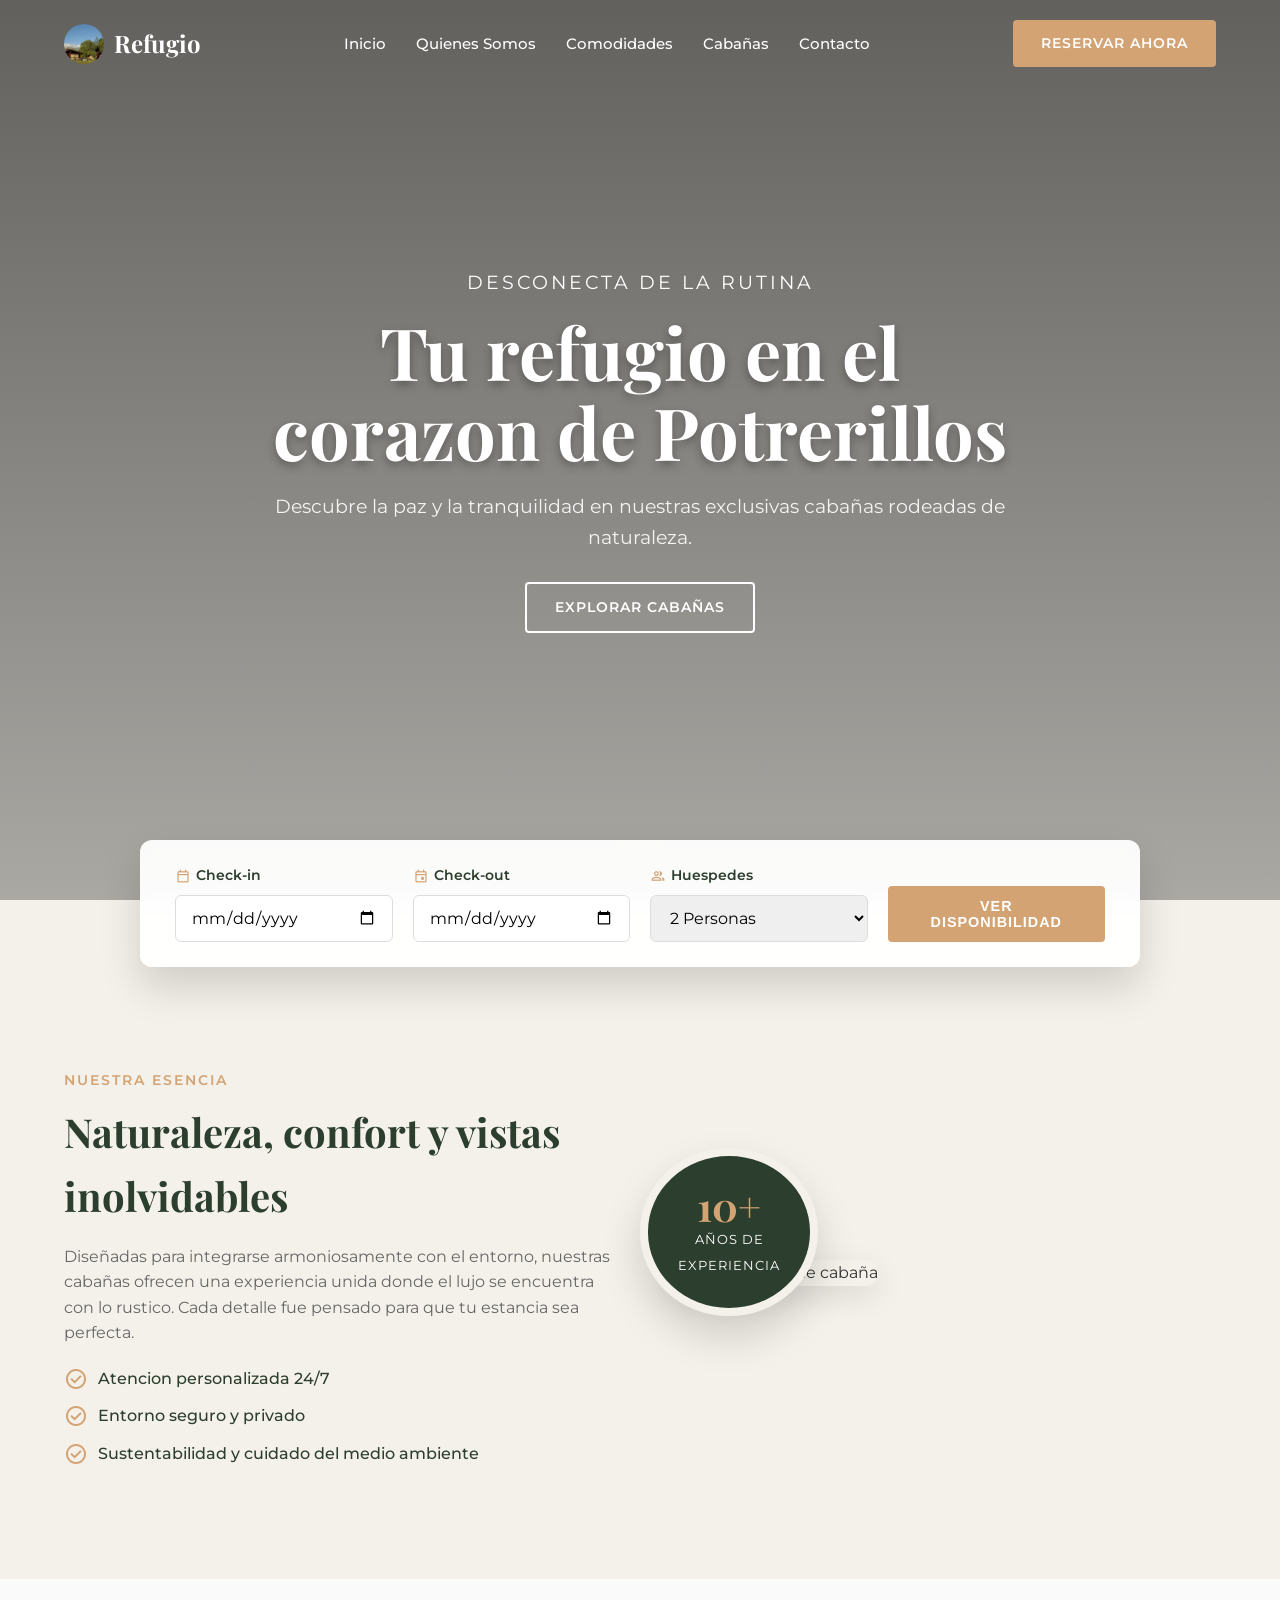
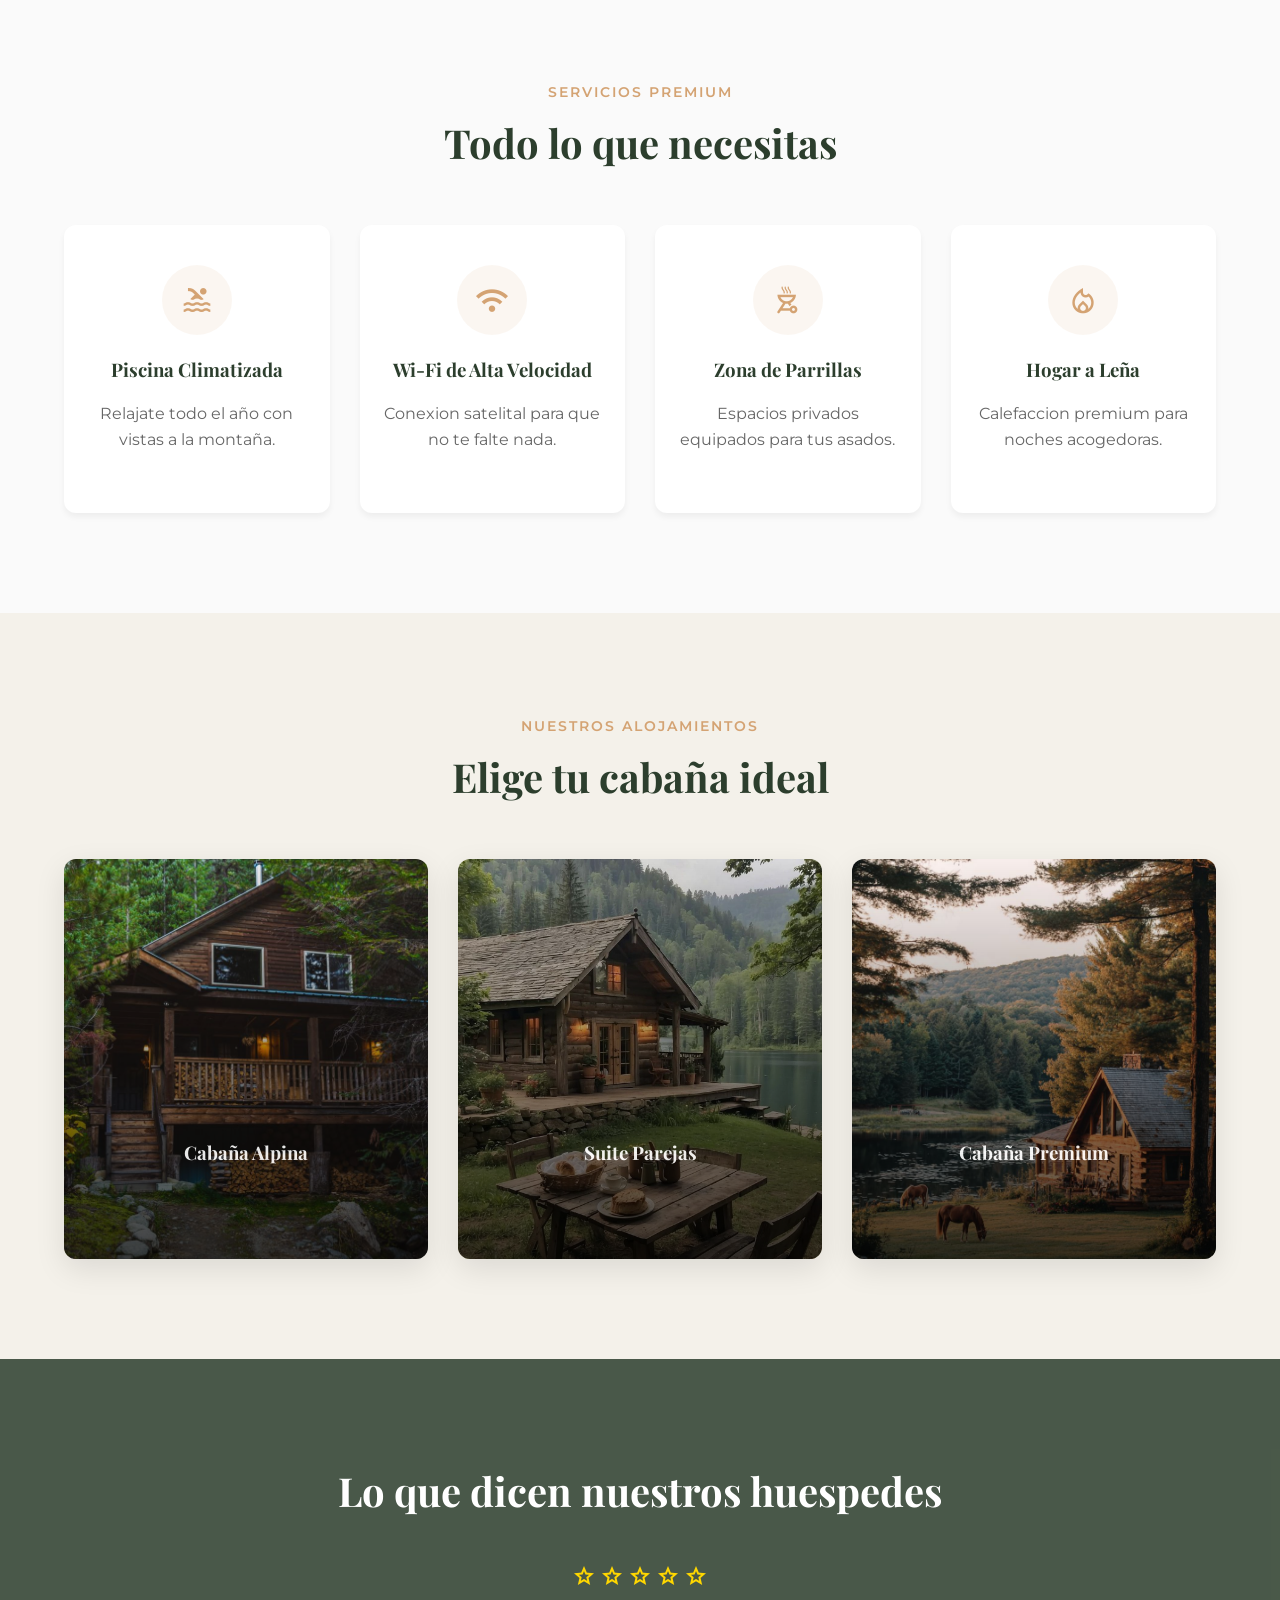
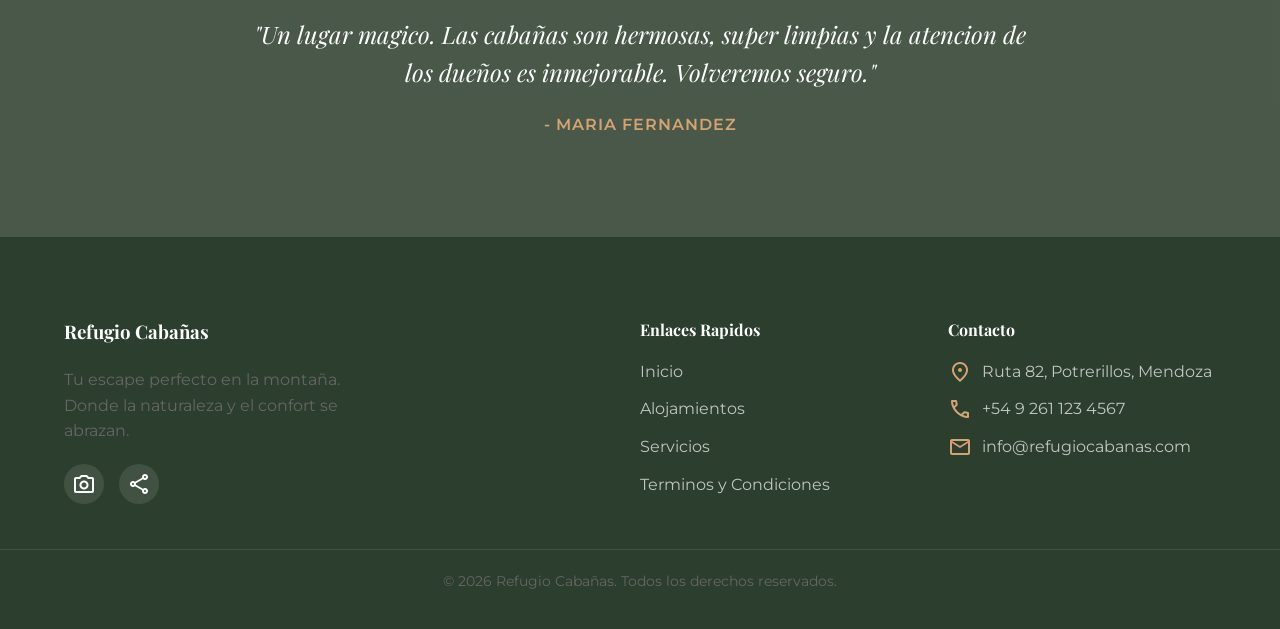
==== index.html @ 11d3a12a "Primer subida: Landing Page de Cabañas terminada" ====
<!DOCTYPE html>
<html lang="es">

<head>
    <meta charset="UTF-8">
    <meta name="viewport" content="width=device-width, initial-scale=1.0">
    <title>Refugio Cabañas | Plantilla Premium</title>
    <!-- Google Fonts -->
    <link rel="preconnect" href="https://fonts.googleapis.com">
    <link rel="preconnect" href="https://fonts.gstatic.com" crossorigin>
    <link
        href="https://fonts.googleapis.com/css2?family=Montserrat:wght@300;400;500;600&family=Playfair+Display:ital,wght@0,400;0,600;0,700;1,400&display=swap"
        rel="stylesheet">
    <!-- Material Symbols -->
    <link rel="stylesheet"
        href="https://fonts.googleapis.com/css2?family=Material+Symbols+Outlined:opsz,wght,FILL,GRAD@24,400,0,0" />
    <link rel="stylesheet" href="style.css">
    <link rel="icon" href="img/cabaña.jpeg" type="image/jpeg">
</head>

<body>
    <!-- Navbar -->
    <nav id="navbar">
        <div class="nav-container">
            <div class="logo">
                <img src="img/cabaña.jpeg" alt="Logo Refugio" class="logo-img"
                    onerror="this.src='https://images.unsplash.com/photo-1542718610-a1d656d1884c?w=150&q=80'">
                <span>Refugio</span>
            </div>
            <ul class="nav-links">
                <li><a href="#inicio">Inicio</a></li>
                <li><a href="#nosotros">Quienes Somos</a></li>
                <li><a href="#comodidades">Comodidades</a></li>
                <li><a href="#cabanas">Cabañas</a></li>
                <li><a href="#contacto">Contacto</a></li>
            </ul>
            <div class="nav-actions">
                <a href="#reserva" class="btn-primary">Reservar Ahora</a>
                <button class="mobile-menu-btn"><span class="material-symbols-outlined">menu</span></button>
            </div>
        </div>
    </nav>

    <!-- Hero Section -->
    <header id="inicio" class="hero">
        <div class="hero-overlay"></div>
        <div class="hero-content fade-in-up">
            <span class="hero-subtitle">Desconecta de la rutina</span>
            <h1>Tu refugio en el corazon de Potrerillos</h1>
            <p>Descubre la paz y la tranquilidad en nuestras exclusivas cabañas rodeadas de naturaleza.</p>
            <a href="#cabanas" class="btn-outline">Explorar Cabañas</a>
        </div>
        <div class="scroll-indicator">
            <span class="material-symbols-outlined">expand_more</span>
        </div>
    </header>

    <!-- Booking Bar -->
    <section id="reserva" class="booking-section">
        <div class="booking-container fade-in-up">
            <form class="booking-form" id="booking-form">
                <div class="form-group">
                    <label for="entrada"><span class="material-symbols-outlined">calendar_today</span> Check-in</label>
                    <input type="date" id="entrada" required>
                </div>
                <div class="form-group">
                    <label for="salida"><span class="material-symbols-outlined">event</span> Check-out</label>
                    <input type="date" id="salida" required>
                </div>
                <div class="form-group">
                    <label for="huespedes"><span class="material-symbols-outlined">group</span> Huespedes</label>
                    <select id="huespedes" required>
                        <option value="1">1 Persona</option>
                        <option value="2" selected>2 Personas</option>
                        <option value="3">3 Personas</option>
                        <option value="4">4 Personas</option>
                        <option value="5">5+ Personas</option>
                    </select>
                </div>
                <button type="submit" class="btn-primary btn-block">Ver Disponibilidad</button>
            </form>
        </div>
    </section>

    <!-- About Us Section -->
    <section id="nosotros" class="about-section section-padding">
        <div class="container">
            <div class="about-grid">
                <div class="about-text slide-in-left">
                    <span class="section-subtitle">Nuestra Esencia</span>
                    <h2>Naturaleza, confort y vistas inolvidables</h2>
                    <p>Diseñadas para integrarse armoniosamente con el entorno, nuestras cabañas ofrecen una experiencia
                        unida donde el lujo se encuentra con lo rustico. Cada detalle fue pensado para que tu estancia
                        sea perfecta.</p>
                    <ul class="check-list">
                        <li><span class="material-symbols-outlined">check_circle</span> Atencion personalizada 24/7</li>
                        <li><span class="material-symbols-outlined">check_circle</span> Entorno seguro y privado</li>
                        <li><span class="material-symbols-outlined">check_circle</span> Sustentabilidad y cuidado del
                            medio ambiente</li>
                    </ul>
                </div>
                <div class="about-image slide-in-right">
                    <img src="https://images.unsplash.com/photo-1587061949409-02df41d5e562?q=80&w=800&auto=format&fit=crop"
                        alt="Vista exterior de cabaña">
                    <div class="experience-badge">
                        <span class="years">10+</span>
                        <span class="text">Años de<br>Experiencia</span>
                    </div>
                </div>
            </div>
        </div>
    </section>

    <!-- Amenities -->
    <section id="comodidades" class="amenities-section section-padding bg-light">
        <div class="container text-center">
            <span class="section-subtitle">Servicios Premium</span>
            <h2>Todo lo que necesitas</h2>
            <div class="amenities-grid">
                <div class="amenity-card fade-in-up" style="transition-delay: 0.1s;">
                    <div class="icon-wrapper"><span class="material-symbols-outlined">pool</span></div>
                    <h3>Piscina Climatizada</h3>
                    <p>Relajate todo el año con vistas a la montaña.</p>
                </div>
                <div class="amenity-card fade-in-up" style="transition-delay: 0.2s;">
                    <div class="icon-wrapper"><span class="material-symbols-outlined">wifi</span></div>
                    <h3>Wi-Fi de Alta Velocidad</h3>
                    <p>Conexion satelital para que no te falte nada.</p>
                </div>
                <div class="amenity-card fade-in-up" style="transition-delay: 0.3s;">
                    <div class="icon-wrapper"><span class="material-symbols-outlined">outdoor_grill</span></div>
                    <h3>Zona de Parrillas</h3>
                    <p>Espacios privados equipados para tus asados.</p>
                </div>
                <div class="amenity-card fade-in-up" style="transition-delay: 0.4s;">
                    <div class="icon-wrapper"><span class="material-symbols-outlined">local_fire_department</span></div>
                    <h3>Hogar a Leña</h3>
                    <p>Calefaccion premium para noches acogedoras.</p>
                </div>
            </div>
        </div>
    </section>

    <!-- Gallery / Cabins -->
    <section id="cabanas" class="gallery-section section-padding">
        <div class="container text-center">
            <span class="section-subtitle">Nuestros Alojamientos</span>
            <h2>Elige tu cabaña ideal</h2>
            <div class="gallery-grid">
                <div class="gallery-item fade-in-up">
                    <div class="image-wrapper">
                        <img src="img/cabaña-1.jpg" alt="Cabaña Alpina"
                            onerror="this.src='https://images.unsplash.com/photo-1449844908441-8829872d2607?w=600&q=80'">
                        <div class="overlay">
                            <h3>Cabaña Alpina</h3>
                            <span>Hasta 4 personas</span>
                            <a href="cabana-alpina.html"><button class="btn-sm">Ver Detalles</button></a>
                        </div>
                    </div>
                </div>
                <div class="gallery-item fade-in-up" style="transition-delay: 0.2s;">
                    <div class="image-wrapper">
                        <img src="img/cabaña-dos.jpg" alt="Cabaña Familiar" onerror="this.src='img/cabana-alpina'">
                        <div class="overlay">
                            <h3>Suite Parejas</h3>
                            <span>Romantica - 2 personas</span>
                            <a href="suite-parejas.html"><button class="btn-sm">Ver Detalles</button></a>
                        </div>
                    </div>
                </div>
                <div class="gallery-item fade-in-up" style="transition-delay: 0.4s;">
                    <div class="image-wrapper">
                        <img src="img/cabaña-tres.jpg" alt="Cabaña Premium"
                            onerror="this.src='https://images.unsplash.com/photo-1542718610-a1d656d1884c?w=600&q=80'">
                        <div class="overlay">
                            <h3>Cabaña Premium</h3>
                            <span>Vistas Panoramicas - 6 personas</span>
                            <a href="cabana-premium.html"><button class="btn-sm">Ver Detalles</button></a>
                        </div>
                    </div>
                </div>
            </div>
        </div>
    </section>

    <!-- Testimonials -->
    <section class="testimonials-section section-padding parallax">
        <div class="parallax-overlay"></div>
        <div class="container text-center relative z-10">
            <h2>Lo que dicen nuestros huespedes</h2>
            <div class="testimonial-slider fade-in-up">
                <div class="testimonial">
                    <div class="stars">
                        <span class="material-symbols-outlined">star</span>
                        <span class="material-symbols-outlined">star</span>
                        <span class="material-symbols-outlined">star</span>
                        <span class="material-symbols-outlined">star</span>
                        <span class="material-symbols-outlined">star</span>
                    </div>
                    <p class="quote">"Un lugar magico. Las cabañas son hermosas, super limpias y la atencion de los
                        dueños es inmejorable. Volveremos seguro."</p>
                    <span class="author">- Maria Fernandez</span>
                </div>
            </div>
        </div>
    </section>

    <!-- Footer -->
    <footer id="contacto" class="footer">
        <div class="container footer-grid">
            <div class="footer-brand">
                <h3>Refugio Cabañas</h3>
                <p>Tu escape perfecto en la montaña. Donde la naturaleza y el confort se abrazan.</p>
                <div class="social-links">
                    <a href="#"><span class="material-symbols-outlined">photo_camera</span></a>
                    <a href="#"><span class="material-symbols-outlined">share</span></a>
                </div>
            </div>
            <div class="footer-links">
                <h4>Enlaces Rapidos</h4>
                <ul>
                    <li><a href="#inicio">Inicio</a></li>
                    <li><a href="#cabanas">Alojamientos</a></li>
                    <li><a href="#comodidades">Servicios</a></li>
                    <li><a href="#">Terminos y Condiciones</a></li>
                </ul>
            </div>
            <div class="footer-contact">
                <h4>Contacto</h4>
                <ul>
                    <li><span class="material-symbols-outlined">location_on</span> Ruta 82, Potrerillos, Mendoza</li>
                    <li><span class="material-symbols-outlined">phone</span> +54 9 261 123 4567</li>
                    <li><span class="material-symbols-outlined">mail</span> info@refugiocabanas.com</li>
                </ul>
            </div>
        </div>
        <div class="footer-bottom">
            <p>&copy; 2026 Refugio Cabañas. Todos los derechos reservados.</p>
        </div>
    </footer>

    <script src="script.js"></script>
</body>

</html>
---- style.css ----
/* Custom Properties */
:root {
    --primary: #2C3E2D;
    /* Forest Green */
    --primary-light: #3A513B;
    --accent: #D4A373;
    /* Wood color */
    --accent-hover: #b88655;
    --bg-light: #FAFAFA;
    --bg-crema: #F4F1EA;
    --text-main: #333333;
    --text-muted: #666666;
    --white: #FFFFFF;

    --font-heading: 'Playfair Display', serif;
    --font-body: 'Montserrat', sans-serif;

    --shadow-sm: 0 4px 6px rgba(0, 0, 0, 0.05);
    --shadow-md: 0 10px 30px rgba(0, 0, 0, 0.1);
    --shadow-lg: 0 20px 40px rgba(0, 0, 0, 0.15);

    --transition: all 0.3s cubic-bezier(0.4, 0, 0.2, 1);
}

* {
    margin: 0;
    padding: 0;
    box-sizing: border-box;
}

html {
    scroll-behavior: smooth;
}

body {
    font-family: var(--font-body);
    color: var(--text-main);
    background-color: var(--bg-crema);
    line-height: 1.6;
    overflow-x: hidden;
}

/* Typography */
h1,
h2,
h3,
h4 {
    font-family: var(--font-heading);
    color: var(--primary);
    margin-bottom: 1rem;
}

h2 {
    font-size: 2.5rem;
}

p {
    margin-bottom: 1rem;
    color: var(--text-muted);
}

.section-subtitle {
    display: inline-block;
    color: var(--accent);
    text-transform: uppercase;
    letter-spacing: 2px;
    font-weight: 600;
    font-size: 0.85rem;
    margin-bottom: 0.5rem;
}

.text-center {
    text-align: center;
}

.relative {
    position: relative;
}

.z-10 {
    z-index: 10;
}

/* Buttons */
.btn-primary,
.btn-outline,
.btn-sm {
    display: inline-block;
    padding: 12px 28px;
    border-radius: 4px;
    text-decoration: none;
    font-weight: 600;
    text-transform: uppercase;
    letter-spacing: 1px;
    font-size: 0.9rem;
    transition: var(--transition);
    cursor: pointer;
    border: none;
}

.btn-primary {
    background-color: var(--accent);
    color: var(--white);
}

.btn-primary:hover {
    background-color: var(--accent-hover);
    transform: translateY(-2px);
    box-shadow: var(--shadow-md);
}

.btn-outline {
    background-color: transparent;
    border: 2px solid var(--white);
    color: var(--white);
}

.btn-outline:hover {
    background-color: var(--white);
    color: var(--primary);
}

.btn-sm {
    padding: 8px 20px;
    font-size: 0.8rem;
}

.btn-block {
    display: block;
    width: 100%;
}

/* Container */
.container {
    width: 90%;
    max-width: 1200px;
    margin: 0 auto;
}

.section-padding {
    padding: 100px 0;
}

.bg-light {
    background-color: var(--bg-light);
}

/* Navbar */
#navbar {
    position: fixed;
    top: 0;
    width: 100%;
    z-index: 1000;
    transition: var(--transition);
    background: transparent;
    padding: 20px 0;
}

#navbar.scrolled {
    background: rgba(44, 62, 45, 0.95);
    backdrop-filter: blur(10px);
    padding: 15px 0;
    box-shadow: var(--shadow-sm);
}

.nav-container {
    width: 90%;
    max-width: 1200px;
    margin: 0 auto;
    display: flex;
    justify-content: space-between;
    align-items: center;
}

.logo {
    display: flex;
    align-items: center;
    gap: 10px;
    color: var(--white);
    font-family: var(--font-heading);
    font-size: 1.5rem;
    font-weight: 700;
    text-decoration: none;
}

.logo-img {
    width: 40px;
    height: 40px;
    border-radius: 50%;
    object-fit: cover;
}

.nav-links {
    display: flex;
    list-style: none;
    gap: 30px;
}

.nav-links a {
    color: var(--white);
    text-decoration: none;
    font-weight: 500;
    font-size: 0.95rem;
    transition: var(--transition);
    position: relative;
}

.nav-links a::after {
    content: '';
    position: absolute;
    bottom: -5px;
    left: 0;
    width: 0%;
    height: 2px;
    background-color: var(--accent);
    transition: var(--transition);
}

.nav-links a:hover::after {
    width: 100%;
}

.nav-actions {
    display: flex;
    align-items: center;
    gap: 15px;
}

.mobile-menu-btn {
    display: none;
    background: transparent;
    border: none;
    color: var(--white);
    font-size: 2rem;
    cursor: pointer;
}

/* Hero Section */
.hero {
    position: relative;
    height: 100vh;
    display: flex;
    align-items: center;
    justify-content: center;
    text-align: center;
    background: url('https://images.unsplash.com/photo-1433086966358-54859d0ed716?auto=format&fit=crop&q=80&w=2070') center/cover no-repeat;
    background-attachment: fixed;
}

.hero-overlay {
    position: absolute;
    top: 0;
    left: 0;
    width: 100%;
    height: 100%;
    background: linear-gradient(to bottom, rgba(0, 0, 0, 0.6), rgba(0, 0, 0, 0.3));
}

.hero-content {
    position: relative;
    z-index: 1;
    color: var(--white);
    max-width: 800px;
    padding: 0 20px;
}

.hero-subtitle {
    display: block;
    font-family: var(--font-body);
    font-size: 1.2rem;
    letter-spacing: 3px;
    text-transform: uppercase;
    margin-bottom: 15px;
    animation: fadeInDown 1s ease;
}

.hero-content h1 {
    color: var(--white);
    font-size: 4.5rem;
    margin-bottom: 20px;
    line-height: 1.1;
    text-shadow: 0 4px 10px rgba(0, 0, 0, 0.3);
}

.hero-content p {
    color: rgba(255, 255, 255, 0.9);
    font-size: 1.2rem;
    margin-bottom: 30px;
}

.scroll-indicator {
    position: absolute;
    bottom: 30px;
    left: 50%;
    transform: translateX(-50%);
    color: var(--white);
    z-index: 10;
    animation: bounce 2s infinite;
}

/* Booking Bar */
.booking-section {
    position: relative;
    z-index: 20;
    margin-top: -60px;
    padding: 0 20px;
}

.booking-container {
    max-width: 1000px;
    margin: 0 auto;
    background: rgba(255, 255, 255, 0.95);
    backdrop-filter: blur(10px);
    border-radius: 12px;
    box-shadow: var(--shadow-lg);
    padding: 25px 35px;
}

.booking-form {
    display: grid;
    grid-template-columns: repeat(auto-fit, minmax(200px, 1fr));
    gap: 20px;
    align-items: flex-end;
}

.form-group {
    display: flex;
    flex-direction: column;
}

.form-group label {
    font-size: 0.85rem;
    font-weight: 600;
    color: var(--primary);
    margin-bottom: 8px;
    display: flex;
    align-items: center;
    gap: 5px;
}

.form-group label span {
    font-size: 16px;
    color: var(--accent);
}

.form-group input,
.form-group select {
    padding: 12px 15px;
    border: 1px solid #ddd;
    border-radius: 6px;
    font-family: var(--font-body);
    font-size: 1rem;
    transition: var(--transition);
}

.form-group input:focus,
.form-group select:focus {
    outline: none;
    border-color: var(--accent);
    box-shadow: 0 0 0 3px rgba(212, 163, 115, 0.2);
}

/* About Section */
.about-grid {
    display: grid;
    grid-template-columns: 1fr 1fr;
    gap: 60px;
    align-items: center;
}

.check-list {
    list-style: none;
    margin-top: 20px;
}

.check-list li {
    display: flex;
    align-items: center;
    gap: 10px;
    margin-bottom: 12px;
    font-weight: 500;
    color: var(--primary);
}

.check-list li span {
    color: var(--accent);
}

.about-image {
    position: relative;
}

.about-image img {
    width: 100%;
    border-radius: 12px;
    box-shadow: var(--shadow-md);
}

.experience-badge {
    position: absolute;
    bottom: -30px;
    left: -30px;
    background: var(--primary);
    color: var(--white);
    padding: 30px;
    border-radius: 50%;
    text-align: center;
    box-shadow: var(--shadow-lg);
    border: 8px solid var(--bg-crema);
}

.experience-badge .years {
    display: block;
    font-family: var(--font-heading);
    font-size: 2.5rem;
    font-weight: 700;
    line-height: 1;
    color: var(--accent);
}

.experience-badge .text {
    font-size: 0.8rem;
    text-transform: uppercase;
    letter-spacing: 1px;
}

/* Amenities Element */
.amenities-grid {
    display: grid;
    grid-template-columns: repeat(auto-fit, minmax(220px, 1fr));
    gap: 30px;
    margin-top: 50px;
}

.amenity-card {
    background: var(--white);
    padding: 40px 20px;
    border-radius: 12px;
    box-shadow: var(--shadow-sm);
    transition: var(--transition);
    border-bottom: 4px solid transparent;
}

.amenity-card:hover {
    transform: translateY(-10px);
    box-shadow: var(--shadow-md);
    border-bottom-color: var(--accent);
}

.icon-wrapper {
    width: 70px;
    height: 70px;
    background: rgba(212, 163, 115, 0.1);
    color: var(--accent);
    border-radius: 50%;
    display: flex;
    align-items: center;
    justify-content: center;
    margin: 0 auto 20px auto;
    transition: var(--transition);
}

.icon-wrapper span {
    font-size: 32px;
}

.amenity-card:hover .icon-wrapper {
    background: var(--accent);
    color: var(--white);
}

/* Gallery / Cabins */
.gallery-grid {
    display: grid;
    grid-template-columns: repeat(auto-fit, minmax(300px, 1fr));
    gap: 30px;
    margin-top: 50px;
}

.gallery-item {
    border-radius: 12px;
    overflow: hidden;
    position: relative;
    box-shadow: var(--shadow-md);
}

.image-wrapper {
    position: relative;
    height: 400px;
    overflow: hidden;
}

.image-wrapper img {
    width: 100%;
    height: 100%;
    object-fit: cover;
    object-position: center;
    transition: transform 0.6s ease;
    display: block;
}

.gallery-item:hover .image-wrapper img {
    transform: scale(1.1);
}

.overlay {
    position: absolute;
    inset: 0;
    background: linear-gradient(to top, rgba(0, 0, 0, 0.8) 0%, rgba(0, 0, 0, 0) 100%);
    display: flex;
    flex-direction: column;
    justify-content: flex-end;
    padding: 30px;
    color: var(--white);
    opacity: 0.9;
    transition: var(--transition);
}

.overlay h3 {
    color: var(--white);
    margin-bottom: 5px;
    transform: translateY(20px);
    transition: var(--transition);
}

.overlay span {
    font-size: 0.9rem;
    margin-bottom: 20px;
    transform: translateY(20px);
    opacity: 0;
    transition: var(--transition);
}

.overlay .btn-sm {
    align-self: flex-start;
    transform: translateY(20px);
    opacity: 0;
    border: 1px solid var(--accent);
    background: var(--accent);
    color: white;
}

.gallery-item:hover .overlay h3,
.gallery-item:hover .overlay span,
.gallery-item:hover .overlay .btn-sm {
    transform: translateY(0);
    opacity: 1;
}

/* Testimonials */
.testimonials-section {
    position: relative;
    background: url('https://images.unsplash.com/photo-1542718610-a1d656d1884c?q=80&w=2000&auto=format&fit=crop') center/cover fixed;
    color: var(--white);
}

.parallax-overlay {
    position: absolute;
    inset: 0;
    background: rgba(44, 62, 45, 0.85);
    /* Primary color overlay */
}

.testimonials-section h2 {
    color: var(--white);
    margin-bottom: 40px;
}

.testimonial {
    max-width: 800px;
    margin: 0 auto;
}

.stars {
    color: #FFD700;
    margin-bottom: 20px;
}

.stars span {
    font-size: 24px;
}

.quote {
    font-size: 1.5rem;
    font-style: italic;
    font-family: var(--font-heading);
    margin-bottom: 20px;
    color: white;
}

.author {
    font-weight: 600;
    letter-spacing: 1px;
    text-transform: uppercase;
    color: var(--accent);
}

/* Footer */
.footer {
    background-color: var(--primary);
    color: rgba(255, 255, 255, 0.7);
    padding: 80px 0 20px 0;
}

.footer-grid {
    display: grid;
    grid-template-columns: 2fr 1fr 1fr;
    gap: 40px;
    margin-bottom: 40px;
}

.footer h3,
.footer h4 {
    color: var(--white);
}

.footer-brand p {
    margin: 20px 0;
    max-width: 300px;
}

.social-links {
    display: flex;
    gap: 15px;
}

.social-links a {
    display: flex;
    align-items: center;
    justify-content: center;
    width: 40px;
    height: 40px;
    background: rgba(255, 255, 255, 0.1);
    color: var(--white);
    border-radius: 50%;
    text-decoration: none;
    transition: var(--transition);
}

.social-links a:hover {
    background: var(--accent);
    transform: translateY(-3px);
}

.footer-links ul,
.footer-contact ul {
    list-style: none;
}

.footer-links li,
.footer-contact li {
    margin-bottom: 12px;
}

.footer-links a {
    color: rgba(255, 255, 255, 0.7);
    text-decoration: none;
    transition: var(--transition);
}

.footer-links a:hover {
    color: var(--accent);
    padding-left: 5px;
}

.footer-contact li {
    display: flex;
    align-items: center;
    gap: 10px;
}

.footer-contact span {
    color: var(--accent);
}

.footer-bottom {
    text-align: center;
    padding-top: 20px;
    border-top: 1px solid rgba(255, 255, 255, 0.1);
    font-size: 0.9rem;
}

/* Animations */
@keyframes fadeInDown {
    from {
        opacity: 0;
        transform: translateY(-30px);
    }

    to {
        opacity: 1;
        transform: translateY(0);
    }
}

@keyframes bounce {

    0%,
    20%,
    50%,
    80%,
    100% {
        transform: translateY(0) translateX(-50%);
    }

    40% {
        transform: translateY(-20px) translateX(-50%);
    }

    60% {
        transform: translateY(-10px) translateX(-50%);
    }
}

/* Scroll Animation Classes */
.fade-in-up {
    opacity: 0;
    transform: translateY(40px);
    transition: opacity 0.8s ease, transform 0.8s ease;
}

.slide-in-left {
    opacity: 0;
    transform: translateX(-40px);
    transition: opacity 0.8s ease, transform 0.8s ease;
}

.slide-in-right {
    opacity: 0;
    transform: translateX(40px);
    transition: opacity 0.8s ease, transform 0.8s ease;
}

.is-visible {
    opacity: 1;
    transform: translate(0);
}

/* Responsive Design */
@media (max-width: 992px) {
    .hero-content h1 {
        font-size: 3.5rem;
    }

    .about-grid {
        grid-template-columns: 1fr;
    }

    .about-image {
        margin-top: 40px;
        padding-left: 30px;
    }

    .experience-badge {
        left: 0;
    }

    .footer-grid {
        grid-template-columns: 1fr 1fr;
    }
}

@media (max-width: 768px) {
    .nav-links {
        position: absolute;
        top: 100%;
        left: 0;
        width: 100%;
        background: var(--primary);
        flex-direction: column;
        gap: 0;
        max-height: 0;
        overflow: hidden;
        transition: max-height 0.4s ease;
    }

    .nav-links.active {
        max-height: 300px;
    }

    .nav-links li {
        text-align: center;
        padding: 15px 0;
        border-bottom: 1px solid rgba(255, 255, 255, 0.05);
    }

    .mobile-menu-btn {
        display: block;
    }

    .nav-actions .btn-primary {
        display: none;
    }

    .hero-content h1 {
        font-size: 2.8rem;
    }

    .booking-section {
        margin-top: -30px;
    }

    .footer-grid {
        grid-template-columns: 1fr;
    }
}
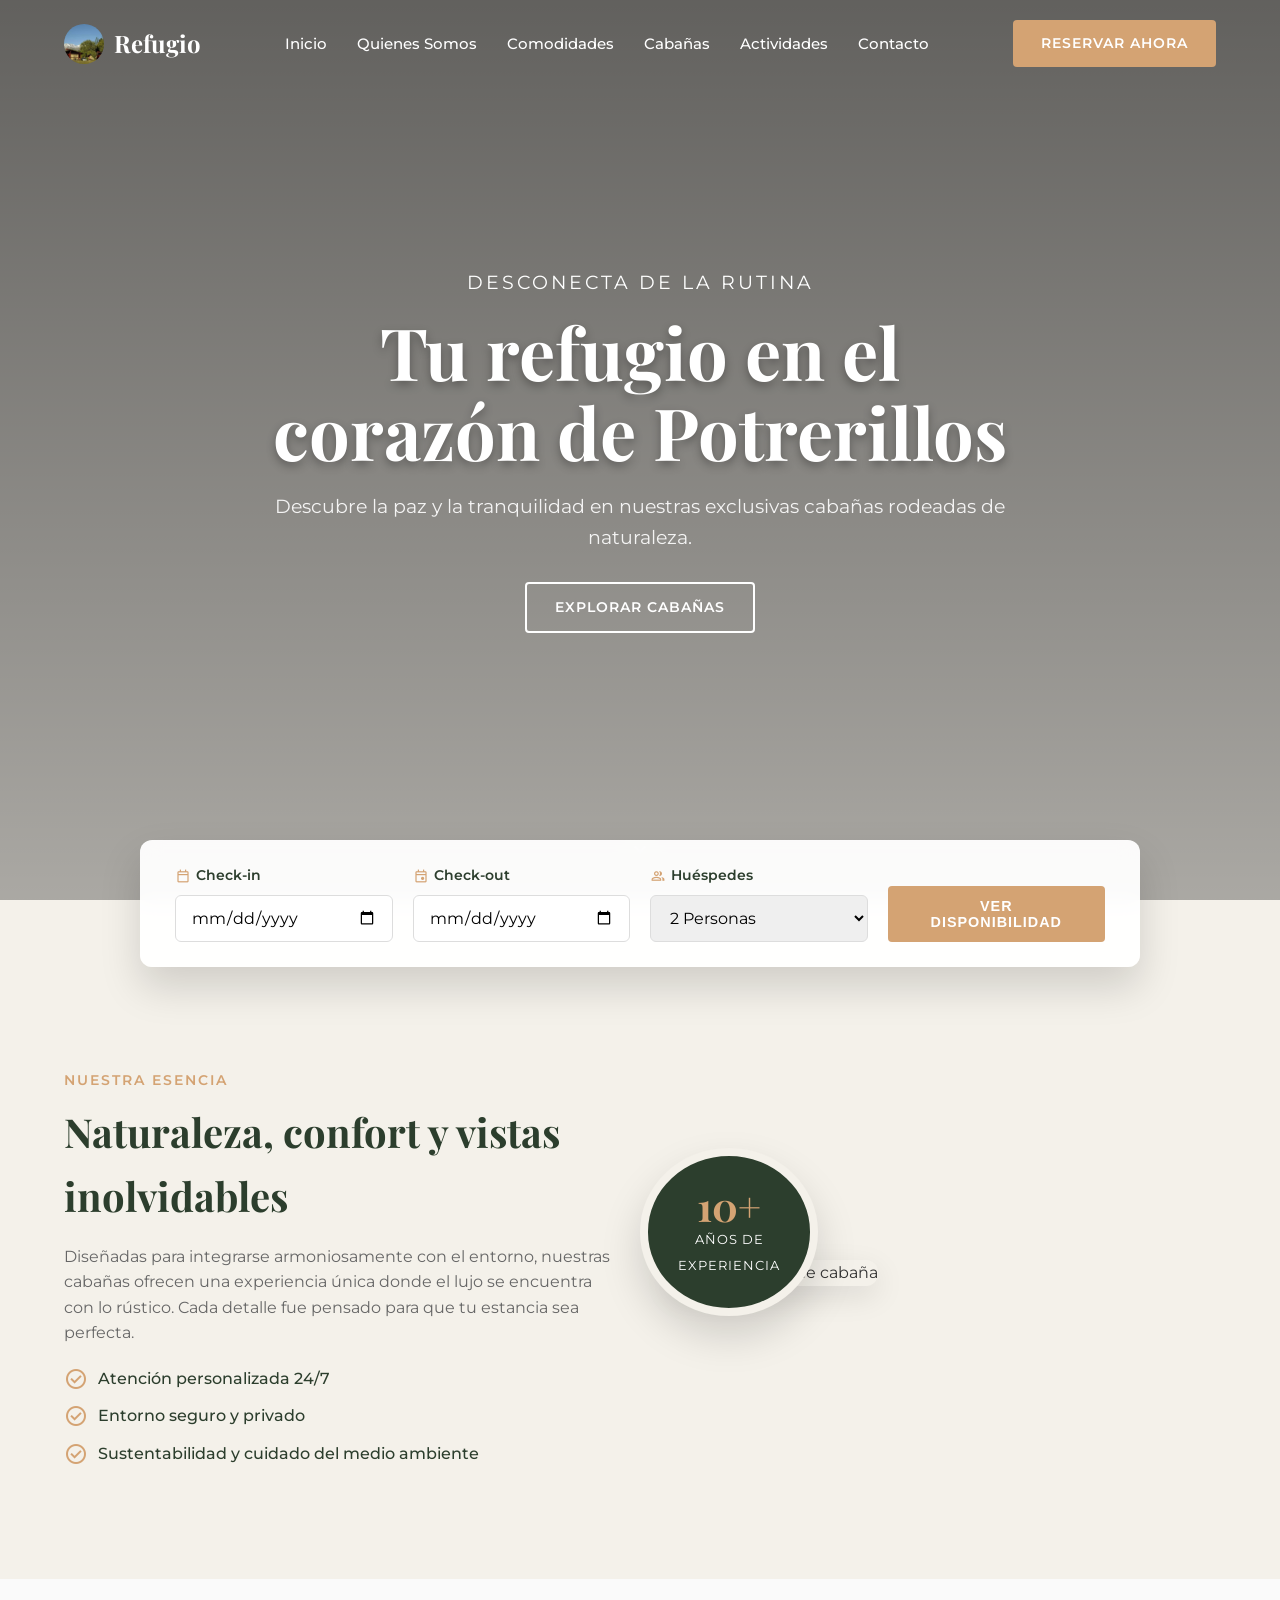
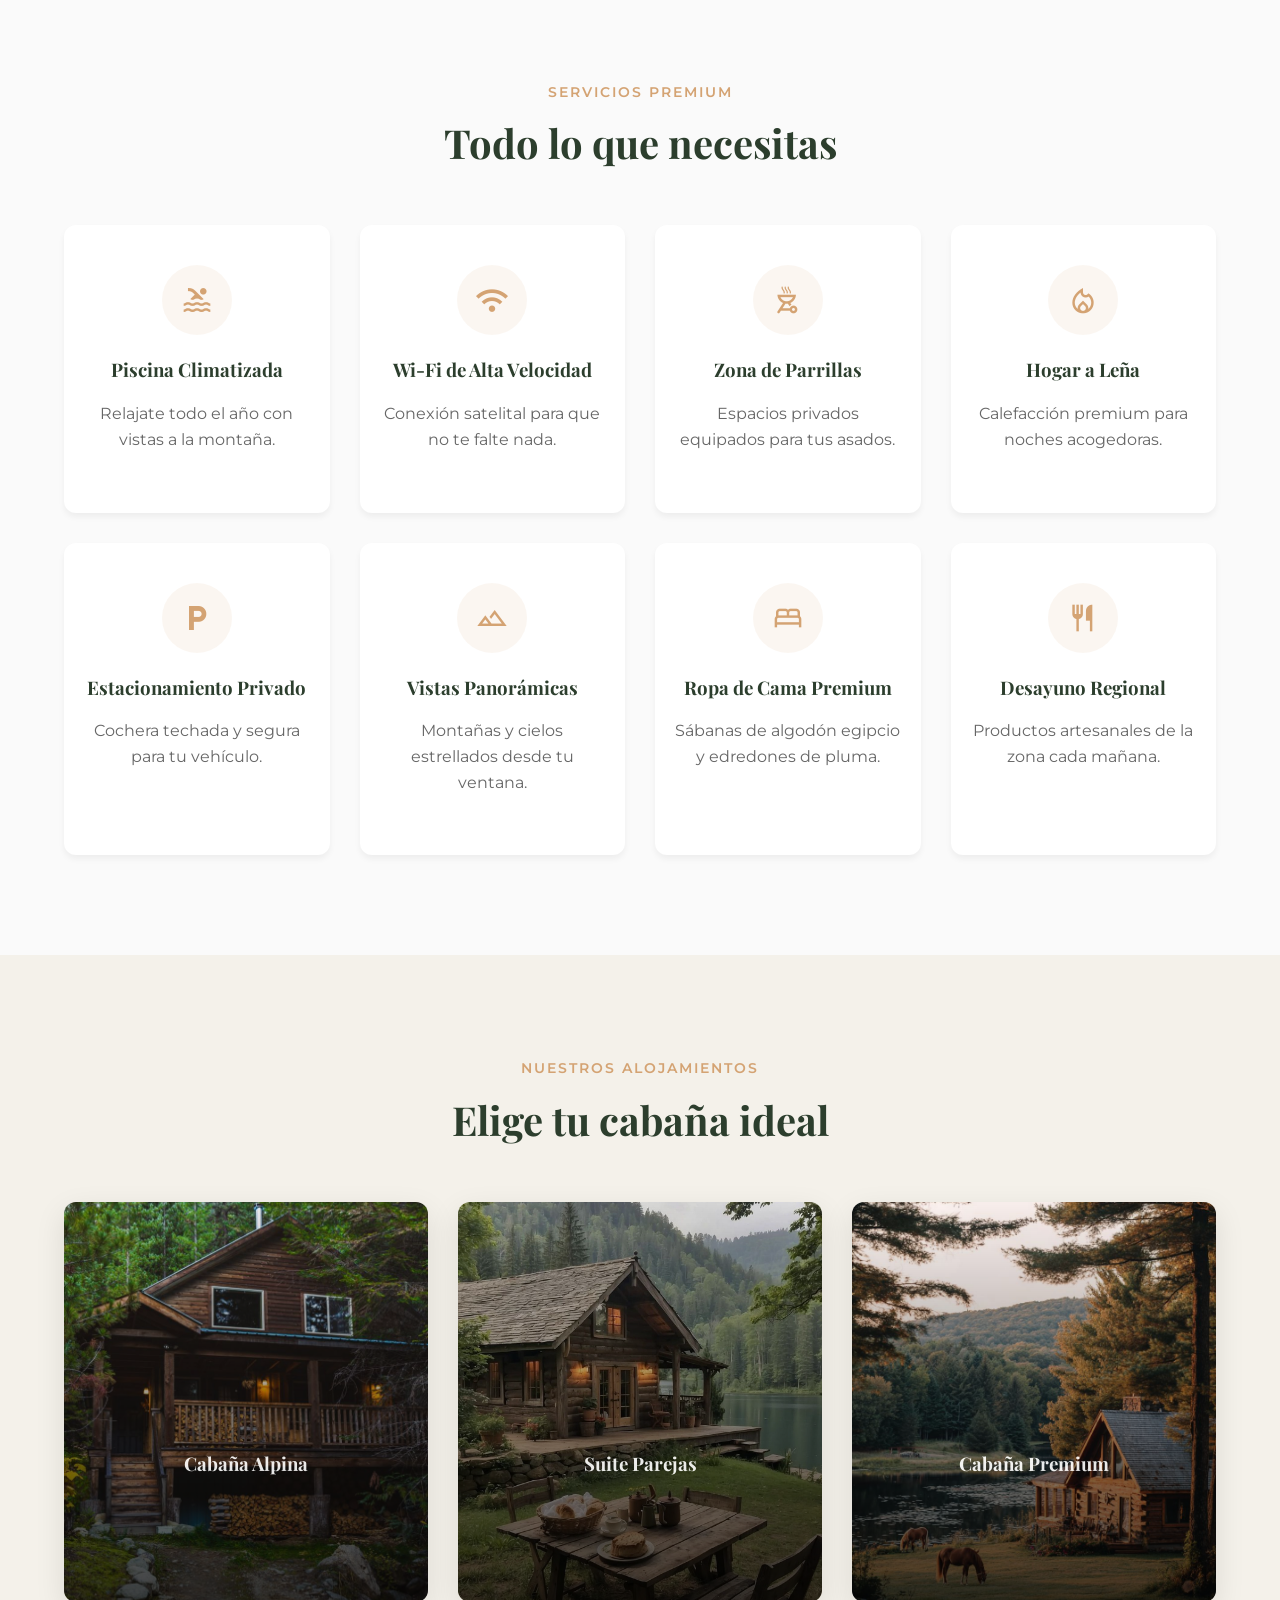
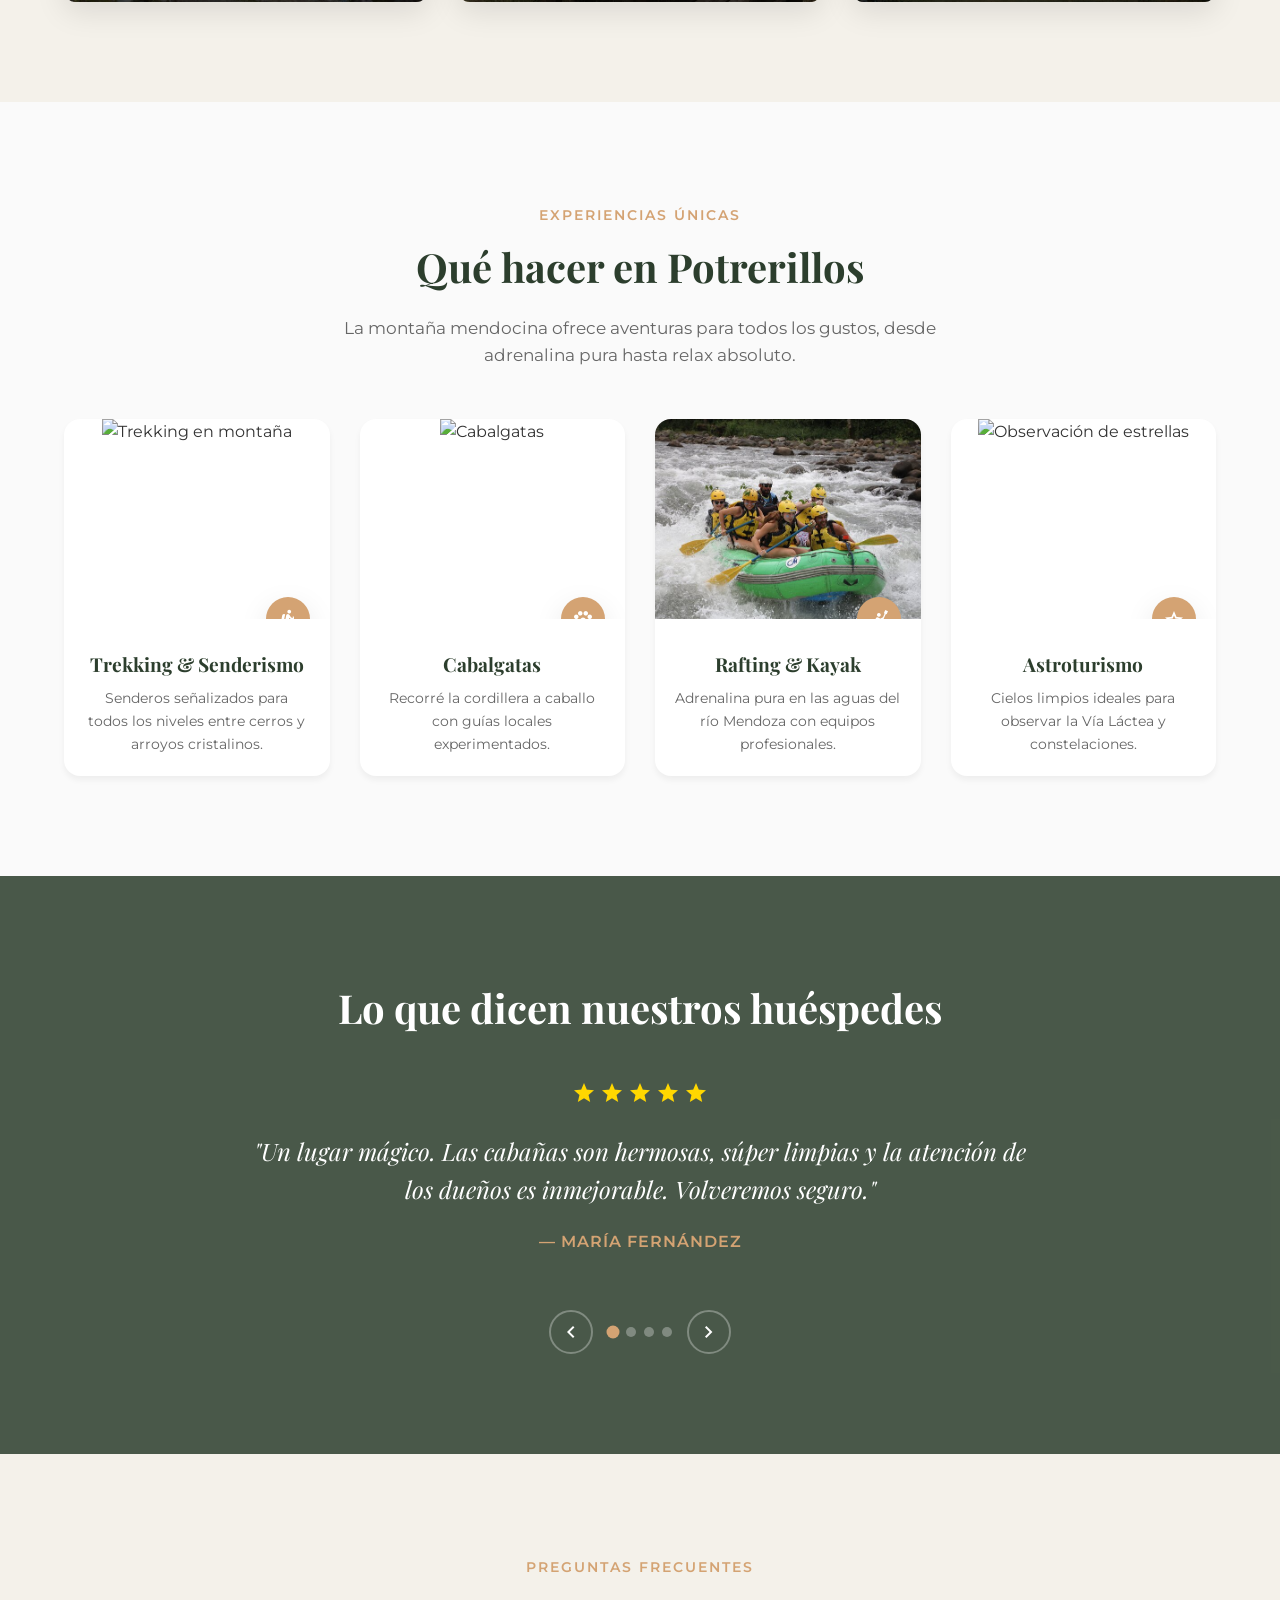
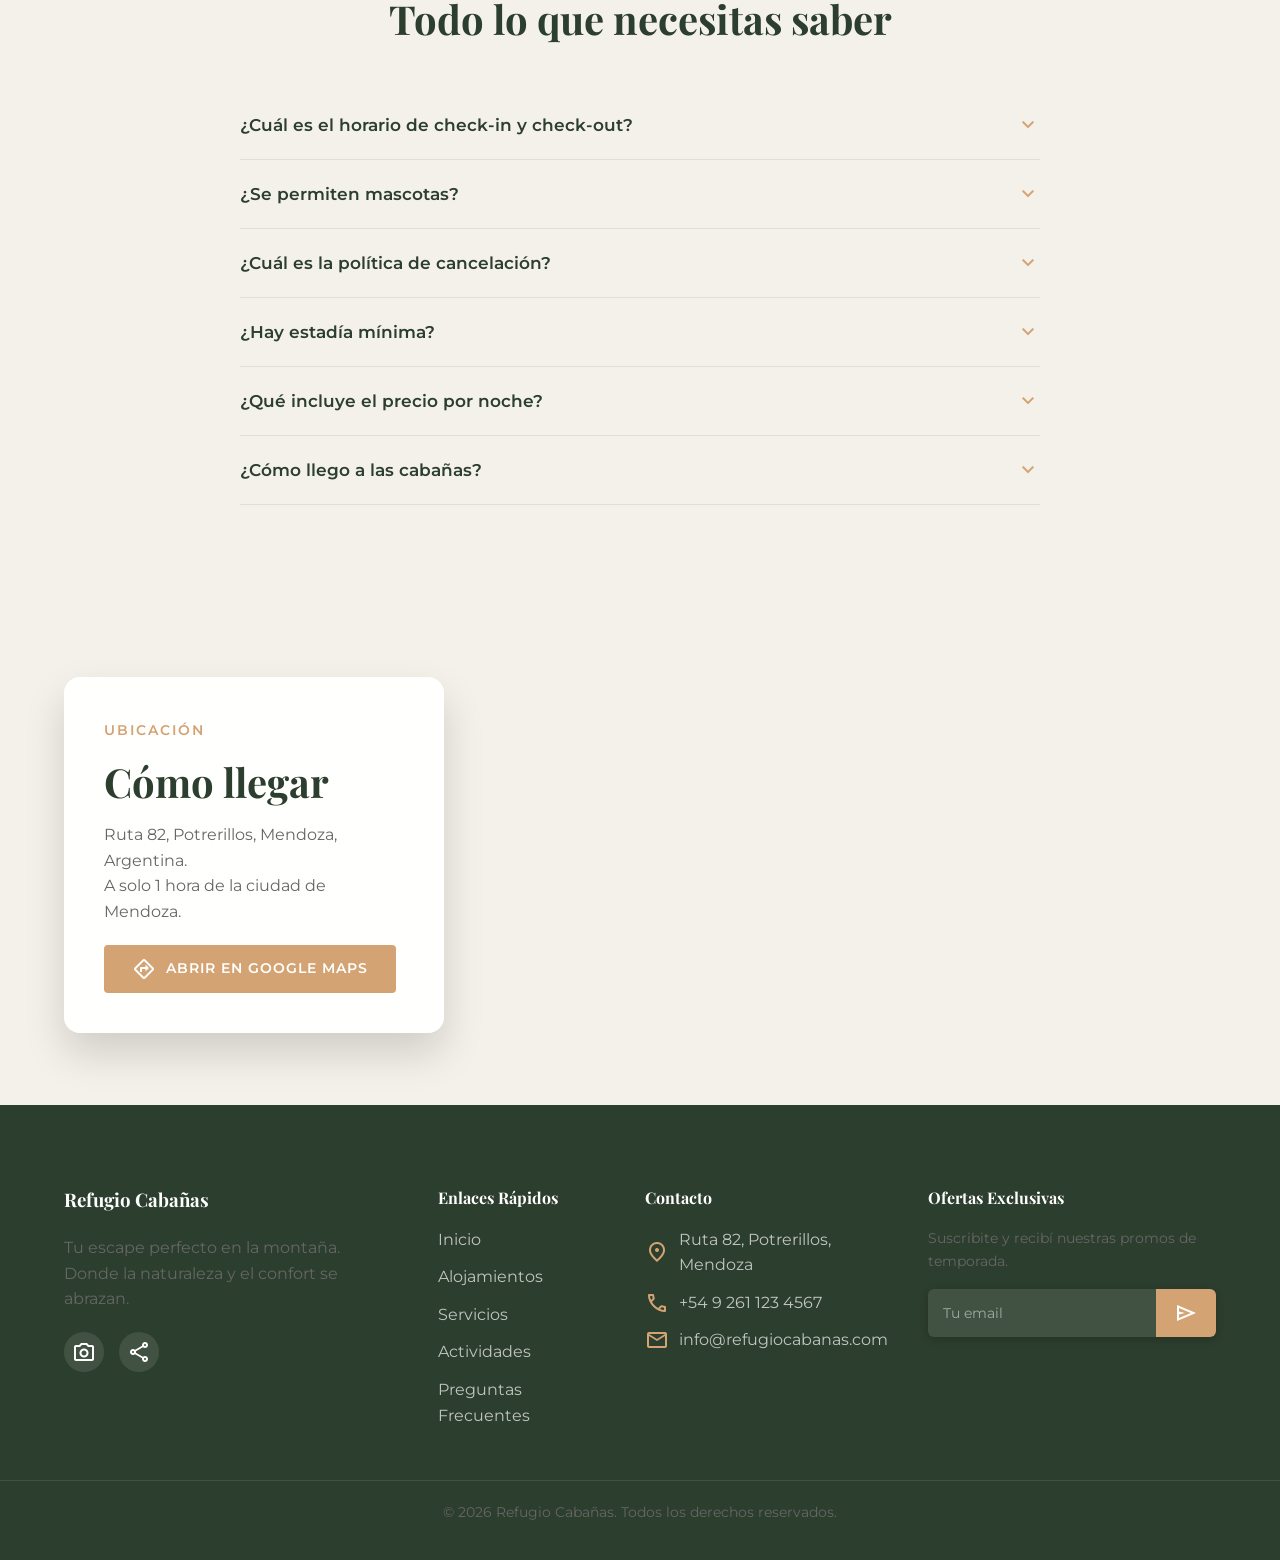
==== commit ce734d69: "Actualizando cambios" ====
--- a/index.html
+++ b/index.html
@@ -4,7 +4,16 @@
 <head>
     <meta charset="UTF-8">
     <meta name="viewport" content="width=device-width, initial-scale=1.0">
-    <title>Refugio Cabañas | Plantilla Premium</title>
+    <title>Refugio Cabañas | Tu escape en Potrerillos, Mendoza</title>
+    <meta name="description"
+        content="Cabañas premium en Potrerillos, Mendoza. Disfruta naturaleza, confort y vistas inolvidables. Piscina climatizada, Wi-Fi, parrillas y más. ¡Reserva ahora!">
+    <!-- Open Graph -->
+    <meta property="og:title" content="Refugio Cabañas | Potrerillos, Mendoza">
+    <meta property="og:description"
+        content="Tu escape en el corazón de la montaña. Cabañas premium con piscina, Wi-Fi y vistas panorámicas.">
+    <meta property="og:image" content="img/cabaña-1.jpg">
+    <meta property="og:type" content="website">
+    <meta property="og:locale" content="es_AR">
     <!-- Google Fonts -->
     <link rel="preconnect" href="https://fonts.googleapis.com">
     <link rel="preconnect" href="https://fonts.gstatic.com" crossorigin>
@@ -13,7 +22,7 @@
         rel="stylesheet">
     <!-- Material Symbols -->
     <link rel="stylesheet"
-        href="https://fonts.googleapis.com/css2?family=Material+Symbols+Outlined:opsz,wght,FILL,GRAD@24,400,0,0" />
+        href="https://fonts.googleapis.com/css2?family=Material+Symbols+Outlined:opsz,wght,FILL,GRAD@24,400,0..1,0" />
     <link rel="stylesheet" href="style.css">
     <link rel="icon" href="img/cabaña.jpeg" type="image/jpeg">
 </head>
@@ -32,6 +41,7 @@
                 <li><a href="#nosotros">Quienes Somos</a></li>
                 <li><a href="#comodidades">Comodidades</a></li>
                 <li><a href="#cabanas">Cabañas</a></li>
+                <li><a href="#actividades">Actividades</a></li>
                 <li><a href="#contacto">Contacto</a></li>
             </ul>
             <div class="nav-actions">
@@ -46,7 +56,7 @@
         <div class="hero-overlay"></div>
         <div class="hero-content fade-in-up">
             <span class="hero-subtitle">Desconecta de la rutina</span>
-            <h1>Tu refugio en el corazon de Potrerillos</h1>
+            <h1>Tu refugio en el corazón de Potrerillos</h1>
             <p>Descubre la paz y la tranquilidad en nuestras exclusivas cabañas rodeadas de naturaleza.</p>
             <a href="#cabanas" class="btn-outline">Explorar Cabañas</a>
         </div>
@@ -60,7 +70,8 @@
         <div class="booking-container fade-in-up">
             <form class="booking-form" id="booking-form">
                 <div class="form-group">
-                    <label for="entrada"><span class="material-symbols-outlined">calendar_today</span> Check-in</label>
+                    <label for="entrada"><span class="material-symbols-outlined">calendar_today</span>
+                        Check-in</label>
                     <input type="date" id="entrada" required>
                 </div>
                 <div class="form-group">
@@ -68,7 +79,7 @@
                     <input type="date" id="salida" required>
                 </div>
                 <div class="form-group">
-                    <label for="huespedes"><span class="material-symbols-outlined">group</span> Huespedes</label>
+                    <label for="huespedes"><span class="material-symbols-outlined">group</span> Huéspedes</label>
                     <select id="huespedes" required>
                         <option value="1">1 Persona</option>
                         <option value="2" selected>2 Personas</option>
@@ -90,10 +101,11 @@
                     <span class="section-subtitle">Nuestra Esencia</span>
                     <h2>Naturaleza, confort y vistas inolvidables</h2>
                     <p>Diseñadas para integrarse armoniosamente con el entorno, nuestras cabañas ofrecen una experiencia
-                        unida donde el lujo se encuentra con lo rustico. Cada detalle fue pensado para que tu estancia
+                        única donde el lujo se encuentra con lo rústico. Cada detalle fue pensado para que tu estancia
                         sea perfecta.</p>
                     <ul class="check-list">
-                        <li><span class="material-symbols-outlined">check_circle</span> Atencion personalizada 24/7</li>
+                        <li><span class="material-symbols-outlined">check_circle</span> Atención personalizada 24/7
+                        </li>
                         <li><span class="material-symbols-outlined">check_circle</span> Entorno seguro y privado</li>
                         <li><span class="material-symbols-outlined">check_circle</span> Sustentabilidad y cuidado del
                             medio ambiente</li>
@@ -101,7 +113,7 @@
                 </div>
                 <div class="about-image slide-in-right">
                     <img src="https://images.unsplash.com/photo-1587061949409-02df41d5e562?q=80&w=800&auto=format&fit=crop"
-                        alt="Vista exterior de cabaña">
+                        alt="Vista exterior de cabaña" loading="lazy">
                     <div class="experience-badge">
                         <span class="years">10+</span>
                         <span class="text">Años de<br>Experiencia</span>
@@ -117,25 +129,45 @@
             <span class="section-subtitle">Servicios Premium</span>
             <h2>Todo lo que necesitas</h2>
             <div class="amenities-grid">
-                <div class="amenity-card fade-in-up" style="transition-delay: 0.1s;">
+                <div class="amenity-card fade-in-up" style="transition-delay: 0.05s;">
                     <div class="icon-wrapper"><span class="material-symbols-outlined">pool</span></div>
                     <h3>Piscina Climatizada</h3>
                     <p>Relajate todo el año con vistas a la montaña.</p>
                 </div>
-                <div class="amenity-card fade-in-up" style="transition-delay: 0.2s;">
+                <div class="amenity-card fade-in-up" style="transition-delay: 0.1s;">
                     <div class="icon-wrapper"><span class="material-symbols-outlined">wifi</span></div>
                     <h3>Wi-Fi de Alta Velocidad</h3>
-                    <p>Conexion satelital para que no te falte nada.</p>
-                </div>
-                <div class="amenity-card fade-in-up" style="transition-delay: 0.3s;">
+                    <p>Conexión satelital para que no te falte nada.</p>
+                </div>
+                <div class="amenity-card fade-in-up" style="transition-delay: 0.15s;">
                     <div class="icon-wrapper"><span class="material-symbols-outlined">outdoor_grill</span></div>
                     <h3>Zona de Parrillas</h3>
                     <p>Espacios privados equipados para tus asados.</p>
                 </div>
-                <div class="amenity-card fade-in-up" style="transition-delay: 0.4s;">
+                <div class="amenity-card fade-in-up" style="transition-delay: 0.2s;">
                     <div class="icon-wrapper"><span class="material-symbols-outlined">local_fire_department</span></div>
                     <h3>Hogar a Leña</h3>
-                    <p>Calefaccion premium para noches acogedoras.</p>
+                    <p>Calefacción premium para noches acogedoras.</p>
+                </div>
+                <div class="amenity-card fade-in-up" style="transition-delay: 0.25s;">
+                    <div class="icon-wrapper"><span class="material-symbols-outlined">local_parking</span></div>
+                    <h3>Estacionamiento Privado</h3>
+                    <p>Cochera techada y segura para tu vehículo.</p>
+                </div>
+                <div class="amenity-card fade-in-up" style="transition-delay: 0.3s;">
+                    <div class="icon-wrapper"><span class="material-symbols-outlined">landscape</span></div>
+                    <h3>Vistas Panorámicas</h3>
+                    <p>Montañas y cielos estrellados desde tu ventana.</p>
+                </div>
+                <div class="amenity-card fade-in-up" style="transition-delay: 0.35s;">
+                    <div class="icon-wrapper"><span class="material-symbols-outlined">bed</span></div>
+                    <h3>Ropa de Cama Premium</h3>
+                    <p>Sábanas de algodón egipcio y edredones de pluma.</p>
+                </div>
+                <div class="amenity-card fade-in-up" style="transition-delay: 0.4s;">
+                    <div class="icon-wrapper"><span class="material-symbols-outlined">restaurant</span></div>
+                    <h3>Desayuno Regional</h3>
+                    <p>Productos artesanales de la zona cada mañana.</p>
                 </div>
             </div>
         </div>
@@ -149,34 +181,93 @@
             <div class="gallery-grid">
                 <div class="gallery-item fade-in-up">
                     <div class="image-wrapper">
-                        <img src="img/cabaña-1.jpg" alt="Cabaña Alpina"
+                        <img src="img/cabaña-1.jpg" alt="Cabaña Alpina" loading="lazy"
                             onerror="this.src='https://images.unsplash.com/photo-1449844908441-8829872d2607?w=600&q=80'">
                         <div class="overlay">
                             <h3>Cabaña Alpina</h3>
                             <span>Hasta 4 personas</span>
+                            <span class="price-preview">Desde $85.000 / noche</span>
                             <a href="cabana-alpina.html"><button class="btn-sm">Ver Detalles</button></a>
                         </div>
                     </div>
                 </div>
                 <div class="gallery-item fade-in-up" style="transition-delay: 0.2s;">
                     <div class="image-wrapper">
-                        <img src="img/cabaña-dos.jpg" alt="Cabaña Familiar" onerror="this.src='img/cabana-alpina'">
+                        <img src="img/cabaña-dos.jpg" alt="Suite Parejas" loading="lazy"
+                            onerror="this.src='https://images.unsplash.com/photo-1510798831971-661eb04b3739?w=600&q=80'">
                         <div class="overlay">
                             <h3>Suite Parejas</h3>
-                            <span>Romantica - 2 personas</span>
+                            <span>Romántica - 2 personas</span>
+                            <span class="price-preview">Desde $95.000 / noche</span>
                             <a href="suite-parejas.html"><button class="btn-sm">Ver Detalles</button></a>
                         </div>
                     </div>
                 </div>
                 <div class="gallery-item fade-in-up" style="transition-delay: 0.4s;">
                     <div class="image-wrapper">
-                        <img src="img/cabaña-tres.jpg" alt="Cabaña Premium"
+                        <img src="img/cabaña-tres.jpg" alt="Cabaña Premium" loading="lazy"
                             onerror="this.src='https://images.unsplash.com/photo-1542718610-a1d656d1884c?w=600&q=80'">
                         <div class="overlay">
                             <h3>Cabaña Premium</h3>
-                            <span>Vistas Panoramicas - 6 personas</span>
+                            <span>Vistas Panorámicas - 6 personas</span>
+                            <span class="price-preview">Desde $120.000 / noche</span>
                             <a href="cabana-premium.html"><button class="btn-sm">Ver Detalles</button></a>
                         </div>
+                    </div>
+                </div>
+            </div>
+        </div>
+    </section>
+
+    <!-- Activities Section -->
+    <section id="actividades" class="activities-section section-padding bg-light">
+        <div class="container text-center">
+            <span class="section-subtitle">Experiencias Únicas</span>
+            <h2>Qué hacer en Potrerillos</h2>
+            <p class="section-description">La montaña mendocina ofrece aventuras para todos los gustos, desde adrenalina
+                pura hasta relax absoluto.</p>
+            <div class="activities-grid">
+                <div class="activity-card fade-in-up" style="transition-delay: 0.1s;">
+                    <div class="activity-img">
+                        <img src="https://images.unsplash.com/photo-1551632811-561732d1e306?w=600&q=80"
+                            alt="Trekking en montaña" loading="lazy">
+                        <div class="activity-icon"><span class="material-symbols-outlined">hiking</span></div>
+                    </div>
+                    <div class="activity-info">
+                        <h3>Trekking & Senderismo</h3>
+                        <p>Senderos señalizados para todos los niveles entre cerros y arroyos cristalinos.</p>
+                    </div>
+                </div>
+                <div class="activity-card fade-in-up" style="transition-delay: 0.2s;">
+                    <div class="activity-img">
+                        <img src="https://images.unsplash.com/photo-1504280390367-361c6d9f38f4?w=600&q=80"
+                            alt="Cabalgatas" loading="lazy">
+                        <div class="activity-icon"><span class="material-symbols-outlined">pets</span></div>
+                    </div>
+                    <div class="activity-info">
+                        <h3>Cabalgatas</h3>
+                        <p>Recorré la cordillera a caballo con guías locales experimentados.</p>
+                    </div>
+                </div>
+                <div class="activity-card fade-in-up" style="transition-delay: 0.3s;">
+                    <div class="activity-img">
+                        <img src="img/rafting.jpg" alt="Rafting" loading="lazy">
+                        <div class="activity-icon"><span class="material-symbols-outlined">kayaking</span></div>
+                    </div>
+                    <div class="activity-info">
+                        <h3>Rafting & Kayak</h3>
+                        <p>Adrenalina pura en las aguas del río Mendoza con equipos profesionales.</p>
+                    </div>
+                </div>
+                <div class="activity-card fade-in-up" style="transition-delay: 0.4s;">
+                    <div class="activity-img">
+                        <img src="https://images.unsplash.com/photo-1470071459604-3b5ec3a7fe05?w=600&q=80"
+                            alt="Observación de estrellas" loading="lazy">
+                        <div class="activity-icon"><span class="material-symbols-outlined">star</span></div>
+                    </div>
+                    <div class="activity-info">
+                        <h3>Astroturismo</h3>
+                        <p>Cielos limpios ideales para observar la Vía Láctea y constelaciones.</p>
                     </div>
                 </div>
             </div>
@@ -187,21 +278,164 @@
     <section class="testimonials-section section-padding parallax">
         <div class="parallax-overlay"></div>
         <div class="container text-center relative z-10">
-            <h2>Lo que dicen nuestros huespedes</h2>
-            <div class="testimonial-slider fade-in-up">
+            <h2>Lo que dicen nuestros huéspedes</h2>
+            <div class="testimonial-slider fade-in-up" id="testimonial-slider">
+                <div class="testimonial active">
+                    <div class="stars">
+                        <span class="material-symbols-outlined filled">star</span>
+                        <span class="material-symbols-outlined filled">star</span>
+                        <span class="material-symbols-outlined filled">star</span>
+                        <span class="material-symbols-outlined filled">star</span>
+                        <span class="material-symbols-outlined filled">star</span>
+                    </div>
+                    <p class="quote">"Un lugar mágico. Las cabañas son hermosas, súper limpias y la atención de los
+                        dueños es inmejorable. Volveremos seguro."</p>
+                    <span class="author">— María Fernández</span>
+                </div>
                 <div class="testimonial">
                     <div class="stars">
-                        <span class="material-symbols-outlined">star</span>
-                        <span class="material-symbols-outlined">star</span>
-                        <span class="material-symbols-outlined">star</span>
-                        <span class="material-symbols-outlined">star</span>
-                        <span class="material-symbols-outlined">star</span>
-                    </div>
-                    <p class="quote">"Un lugar magico. Las cabañas son hermosas, super limpias y la atencion de los
-                        dueños es inmejorable. Volveremos seguro."</p>
-                    <span class="author">- Maria Fernandez</span>
-                </div>
-            </div>
+                        <span class="material-symbols-outlined filled">star</span>
+                        <span class="material-symbols-outlined filled">star</span>
+                        <span class="material-symbols-outlined filled">star</span>
+                        <span class="material-symbols-outlined filled">star</span>
+                        <span class="material-symbols-outlined filled">star</span>
+                    </div>
+                    <p class="quote">"Fuimos en invierno y fue perfecto. El hogar a leña, las vistas nevadas y el
+                        silencio absoluto... No se puede pedir más."</p>
+                    <span class="author">— Gonzalo Pereyra</span>
+                </div>
+                <div class="testimonial">
+                    <div class="stars">
+                        <span class="material-symbols-outlined filled">star</span>
+                        <span class="material-symbols-outlined filled">star</span>
+                        <span class="material-symbols-outlined filled">star</span>
+                        <span class="material-symbols-outlined filled">star</span>
+                        <span class="material-symbols-outlined filled">star</span>
+                    </div>
+                    <p class="quote">"Celebramos nuestro aniversario en la Suite Parejas. Decoración impecable, jacuzzi
+                        con vista a la montaña. Un sueño hecho realidad."</p>
+                    <span class="author">— Lucia & Martín</span>
+                </div>
+                <div class="testimonial">
+                    <div class="stars">
+                        <span class="material-symbols-outlined filled">star</span>
+                        <span class="material-symbols-outlined filled">star</span>
+                        <span class="material-symbols-outlined filled">star</span>
+                        <span class="material-symbols-outlined filled">star</span>
+                        <span class="material-symbols-outlined filled">star</span>
+                    </div>
+                    <p class="quote">"Llevamos a los chicos y la pasaron increíble. La piscina, los senderos y el
+                        desayuno casero fueron lo mejor. ¡10 de 10!"</p>
+                    <span class="author">— Familia Rodríguez</span>
+                </div>
+            </div>
+            <div class="slider-controls">
+                <button class="slider-btn" id="prev-btn" aria-label="Testimonio anterior"><span
+                        class="material-symbols-outlined">chevron_left</span></button>
+                <div class="slider-dots" id="slider-dots"></div>
+                <button class="slider-btn" id="next-btn" aria-label="Testimonio siguiente"><span
+                        class="material-symbols-outlined">chevron_right</span></button>
+            </div>
+        </div>
+    </section>
+
+    <!-- FAQ Section -->
+    <section id="faq" class="faq-section section-padding">
+        <div class="container">
+            <div class="text-center">
+                <span class="section-subtitle">Preguntas Frecuentes</span>
+                <h2>Todo lo que necesitas saber</h2>
+            </div>
+            <div class="faq-grid fade-in-up">
+                <div class="faq-item">
+                    <button class="faq-question">
+                        <span>¿Cuál es el horario de check-in y check-out?</span>
+                        <span class="material-symbols-outlined faq-icon">expand_more</span>
+                    </button>
+                    <div class="faq-answer">
+                        <p>El check-in es a partir de las <strong>14:00 hs</strong> y el check-out es hasta las
+                            <strong>10:00 hs</strong>. Si necesitas flexibilidad, consultanos y lo vemos según
+                            disponibilidad.
+                        </p>
+                    </div>
+                </div>
+                <div class="faq-item">
+                    <button class="faq-question">
+                        <span>¿Se permiten mascotas?</span>
+                        <span class="material-symbols-outlined faq-icon">expand_more</span>
+                    </button>
+                    <div class="faq-answer">
+                        <p>¡Sí! Aceptamos mascotas en la Cabaña Alpina y la Cabaña Premium. Te pedimos que nos avises al
+                            momento de reservar para preparar todo.</p>
+                    </div>
+                </div>
+                <div class="faq-item">
+                    <button class="faq-question">
+                        <span>¿Cuál es la política de cancelación?</span>
+                        <span class="material-symbols-outlined faq-icon">expand_more</span>
+                    </button>
+                    <div class="faq-answer">
+                        <p>Cancelación gratuita hasta <strong>7 días antes</strong> de la fecha de ingreso.
+                            Cancelaciones posteriores tienen un cargo del 50% de la primera noche.</p>
+                    </div>
+                </div>
+                <div class="faq-item">
+                    <button class="faq-question">
+                        <span>¿Hay estadía mínima?</span>
+                        <span class="material-symbols-outlined faq-icon">expand_more</span>
+                    </button>
+                    <div class="faq-answer">
+                        <p>La estadía mínima es de <strong>2 noches</strong>. En temporada alta (vacaciones de invierno,
+                            fines de semana largos) el mínimo puede ser de 3 noches.</p>
+                    </div>
+                </div>
+                <div class="faq-item">
+                    <button class="faq-question">
+                        <span>¿Qué incluye el precio por noche?</span>
+                        <span class="material-symbols-outlined faq-icon">expand_more</span>
+                    </button>
+                    <div class="faq-answer">
+                        <p>Incluye alojamiento completo, ropa de cama y toallas, Wi-Fi, estacionamiento, acceso a
+                            piscina, leña para la estufa y desayuno regional artesanal.</p>
+                    </div>
+                </div>
+                <div class="faq-item">
+                    <button class="faq-question">
+                        <span>¿Cómo llego a las cabañas?</span>
+                        <span class="material-symbols-outlined faq-icon">expand_more</span>
+                    </button>
+                    <div class="faq-answer">
+                        <p>Estamos sobre la <strong>Ruta 82 en Potrerillos</strong>, a 70 km de la ciudad de Mendoza
+                            (aprox. 1 hora en auto). Te enviamos la ubicación exacta al confirmar tu reserva.</p>
+                    </div>
+                </div>
+            </div>
+        </div>
+    </section>
+
+    <!-- Map Section -->
+    <section id="mapa" class="map-section">
+        <div class="map-content-overlay">
+            <div class="container">
+                <div class="map-info fade-in-up">
+                    <span class="section-subtitle">Ubicación</span>
+                    <h2>Cómo llegar</h2>
+                    <p>Ruta 82, Potrerillos, Mendoza, Argentina.<br>A solo 1 hora de la ciudad de Mendoza.</p>
+                    <a href="https://maps.google.com/?q=Potrerillos+Mendoza+Argentina" target="_blank"
+                        rel="noopener noreferrer" class="btn-primary">
+                        <span class="material-symbols-outlined"
+                            style="vertical-align: middle; margin-right: 5px;">directions</span>
+                        Abrir en Google Maps
+                    </a>
+                </div>
+            </div>
+        </div>
+        <div class="map-container">
+            <iframe
+                src="https://www.google.com/maps/embed?pb=!1m18!1m12!1m3!1d26721.11086858387!2d-69.2068!3d-32.9508!2m3!1f0!2f0!3f0!3m2!1i1024!2i768!4f13.1!3m3!1m2!1s0x967e0c7c3d9f0c5d%3A0x8f6b71c4e2a7b3d1!2sPotrerillos%2C%20Mendoza!5e0!3m2!1ses-419!2sar!4v1709000000000!5m2!1ses-419!2sar"
+                width="100%" height="100%" style="border:0;" allowfullscreen="" loading="lazy"
+                referrerpolicy="no-referrer-when-downgrade" title="Ubicación de Refugio Cabañas en Potrerillos">
+            </iframe>
         </div>
     </section>
 
@@ -212,17 +446,24 @@
                 <h3>Refugio Cabañas</h3>
                 <p>Tu escape perfecto en la montaña. Donde la naturaleza y el confort se abrazan.</p>
                 <div class="social-links">
-                    <a href="#"><span class="material-symbols-outlined">photo_camera</span></a>
-                    <a href="#"><span class="material-symbols-outlined">share</span></a>
+                    <a href="https://instagram.com/refugiocabanas" target="_blank" rel="noopener noreferrer"
+                        aria-label="Instagram">
+                        <span class="material-symbols-outlined">photo_camera</span>
+                    </a>
+                    <a href="https://facebook.com/refugiocabanas" target="_blank" rel="noopener noreferrer"
+                        aria-label="Facebook">
+                        <span class="material-symbols-outlined">share</span>
+                    </a>
                 </div>
             </div>
             <div class="footer-links">
-                <h4>Enlaces Rapidos</h4>
+                <h4>Enlaces Rápidos</h4>
                 <ul>
                     <li><a href="#inicio">Inicio</a></li>
                     <li><a href="#cabanas">Alojamientos</a></li>
                     <li><a href="#comodidades">Servicios</a></li>
-                    <li><a href="#">Terminos y Condiciones</a></li>
+                    <li><a href="#actividades">Actividades</a></li>
+                    <li><a href="#faq">Preguntas Frecuentes</a></li>
                 </ul>
             </div>
             <div class="footer-contact">
@@ -233,12 +474,36 @@
                     <li><span class="material-symbols-outlined">mail</span> info@refugiocabanas.com</li>
                 </ul>
             </div>
+            <div class="footer-newsletter">
+                <h4>Ofertas Exclusivas</h4>
+                <p>Suscribite y recibí nuestras promos de temporada.</p>
+                <form class="newsletter-form" id="newsletter-form">
+                    <input type="email" placeholder="Tu email" required aria-label="Email para newsletter">
+                    <button type="submit"><span class="material-symbols-outlined">send</span></button>
+                </form>
+            </div>
         </div>
         <div class="footer-bottom">
             <p>&copy; 2026 Refugio Cabañas. Todos los derechos reservados.</p>
         </div>
     </footer>
 
+    <!-- Floating WhatsApp Button -->
+    <a href="https://wa.me/5492613433108?text=¡Hola!%20Me%20gustaría%20consultar%20sobre%20disponibilidad%20de%20cabañas.%20🏔️"
+        class="whatsapp-float" target="_blank" rel="noopener noreferrer" aria-label="Chat por WhatsApp"
+        id="whatsapp-btn">
+        <svg viewBox="0 0 24 24" width="32" height="32" fill="currentColor">
+            <path
+                d="M17.472 14.382c-.297-.149-1.758-.867-2.03-.967-.273-.099-.471-.148-.67.15-.197.297-.767.966-.94 1.164-.173.199-.347.223-.644.075-.297-.15-1.255-.463-2.39-1.475-.883-.788-1.48-1.761-1.653-2.059-.173-.297-.018-.458.13-.606.134-.133.298-.347.446-.52.149-.174.198-.298.298-.497.099-.198.05-.371-.025-.52-.075-.149-.669-1.612-.916-2.207-.242-.579-.487-.5-.669-.51-.173-.008-.371-.01-.57-.01-.198 0-.52.074-.792.372-.272.297-1.04 1.016-1.04 2.479 0 1.462 1.065 2.875 1.213 3.074.149.198 2.096 3.2 5.077 4.487.709.306 1.262.489 1.694.625.712.227 1.36.195 1.871.118.571-.085 1.758-.719 2.006-1.413.248-.694.248-1.289.173-1.413-.074-.124-.272-.198-.57-.347m-5.421 7.403h-.004a9.87 9.87 0 01-5.031-1.378l-.361-.214-3.741.982.998-3.648-.235-.374a9.86 9.86 0 01-1.51-5.26c.001-5.45 4.436-9.884 9.888-9.884 2.64 0 5.122 1.03 6.988 2.898a9.825 9.825 0 012.893 6.994c-.003 5.45-4.437 9.884-9.885 9.884m8.413-18.297A11.815 11.815 0 0012.05 0C5.495 0 .16 5.335.157 11.892c0 2.096.547 4.142 1.588 5.945L.057 24l6.305-1.654a11.882 11.882 0 005.683 1.448h.005c6.554 0 11.89-5.335 11.893-11.893a11.821 11.821 0 00-3.48-8.413z">
+            </path>
+        </svg>
+    </a>
+
+    <!-- Back to Top Button -->
+    <button class="back-to-top" id="back-to-top" aria-label="Volver arriba">
+        <span class="material-symbols-outlined">keyboard_arrow_up</span>
+    </button>
+
     <script src="script.js"></script>
 </body>
 
--- a/style.css
+++ b/style.css
@@ -69,6 +69,12 @@
     margin-bottom: 0.5rem;
 }
 
+.section-description {
+    max-width: 650px;
+    margin: 0 auto 1rem auto;
+    font-size: 1.05rem;
+}
+
 .text-center {
     text-align: center;
 }
@@ -243,7 +249,7 @@
     align-items: center;
     justify-content: center;
     text-align: center;
-    background: url('https://images.unsplash.com/photo-1433086966358-54859d0ed716?auto=format&fit=crop&q=80&w=2070') center/cover no-repeat;
+    background: url('https://images.unsplash.com/photo-1449844908441-8829872d2607?auto=format&fit=crop&q=80&w=2070') center/cover no-repeat;
     background-attachment: fixed;
 }
 
@@ -525,10 +531,18 @@
 
 .overlay span {
     font-size: 0.9rem;
-    margin-bottom: 20px;
+    margin-bottom: 8px;
     transform: translateY(20px);
     opacity: 0;
     transition: var(--transition);
+}
+
+.overlay .price-preview {
+    font-family: var(--font-heading);
+    font-weight: 700;
+    font-size: 1.15rem;
+    color: var(--accent);
+    margin-bottom: 15px;
 }
 
 .overlay .btn-sm {
@@ -547,7 +561,83 @@
     opacity: 1;
 }
 
-/* Testimonials */
+/* ================================
+   Activities Section
+   ================================ */
+.activities-grid {
+    display: grid;
+    grid-template-columns: repeat(auto-fit, minmax(260px, 1fr));
+    gap: 30px;
+    margin-top: 50px;
+}
+
+.activity-card {
+    background: var(--white);
+    border-radius: 16px;
+    overflow: hidden;
+    box-shadow: var(--shadow-sm);
+    transition: var(--transition);
+}
+
+.activity-card:hover {
+    transform: translateY(-8px);
+    box-shadow: var(--shadow-lg);
+}
+
+.activity-img {
+    position: relative;
+    height: 200px;
+    overflow: hidden;
+}
+
+.activity-img img {
+    width: 100%;
+    height: 100%;
+    object-fit: cover;
+    transition: transform 0.6s ease;
+}
+
+.activity-card:hover .activity-img img {
+    transform: scale(1.1);
+}
+
+.activity-icon {
+    position: absolute;
+    bottom: -22px;
+    right: 20px;
+    width: 44px;
+    height: 44px;
+    background: var(--accent);
+    color: var(--white);
+    border-radius: 50%;
+    display: flex;
+    align-items: center;
+    justify-content: center;
+    box-shadow: var(--shadow-md);
+    z-index: 2;
+}
+
+.activity-icon span {
+    font-size: 22px;
+}
+
+.activity-info {
+    padding: 30px 20px 20px;
+}
+
+.activity-info h3 {
+    font-size: 1.2rem;
+    margin-bottom: 8px;
+}
+
+.activity-info p {
+    font-size: 0.9rem;
+    margin-bottom: 0;
+}
+
+/* ================================
+   Testimonials
+   ================================ */
 .testimonials-section {
     position: relative;
     background: url('https://images.unsplash.com/photo-1542718610-a1d656d1884c?q=80&w=2000&auto=format&fit=crop') center/cover fixed;
@@ -558,7 +648,6 @@
     position: absolute;
     inset: 0;
     background: rgba(44, 62, 45, 0.85);
-    /* Primary color overlay */
 }
 
 .testimonials-section h2 {
@@ -566,9 +655,33 @@
     margin-bottom: 40px;
 }
 
-.testimonial {
+/* Slider */
+.testimonial-slider {
+    position: relative;
     max-width: 800px;
     margin: 0 auto;
+    min-height: 200px;
+}
+
+.testimonial {
+    display: none;
+    animation: fadeIn 0.6s ease;
+}
+
+.testimonial.active {
+    display: block;
+}
+
+@keyframes fadeIn {
+    from {
+        opacity: 0;
+        transform: translateY(15px);
+    }
+
+    to {
+        opacity: 1;
+        transform: translateY(0);
+    }
 }
 
 .stars {
@@ -578,6 +691,10 @@
 
 .stars span {
     font-size: 24px;
+}
+
+.stars span.filled {
+    font-variation-settings: 'FILL' 1;
 }
 
 .quote {
@@ -595,7 +712,171 @@
     color: var(--accent);
 }
 
-/* Footer */
+/* Slider Controls */
+.slider-controls {
+    display: flex;
+    align-items: center;
+    justify-content: center;
+    gap: 15px;
+    margin-top: 30px;
+    position: relative;
+    z-index: 10;
+}
+
+.slider-btn {
+    width: 44px;
+    height: 44px;
+    border-radius: 50%;
+    border: 2px solid rgba(255, 255, 255, 0.3);
+    background: transparent;
+    color: var(--white);
+    cursor: pointer;
+    transition: var(--transition);
+    display: flex;
+    align-items: center;
+    justify-content: center;
+}
+
+.slider-btn:hover {
+    background: var(--accent);
+    border-color: var(--accent);
+}
+
+.slider-dots {
+    display: flex;
+    gap: 8px;
+}
+
+.slider-dot {
+    width: 10px;
+    height: 10px;
+    border-radius: 50%;
+    background: rgba(255, 255, 255, 0.3);
+    border: none;
+    cursor: pointer;
+    transition: var(--transition);
+}
+
+.slider-dot.active {
+    background: var(--accent);
+    transform: scale(1.3);
+}
+
+/* ================================
+   FAQ Section
+   ================================ */
+.faq-section {
+    background: var(--bg-crema);
+}
+
+.faq-grid {
+    max-width: 800px;
+    margin: 40px auto 0;
+}
+
+.faq-item {
+    border-bottom: 1px solid rgba(44, 62, 45, 0.1);
+}
+
+.faq-question {
+    width: 100%;
+    display: flex;
+    justify-content: space-between;
+    align-items: center;
+    padding: 22px 0;
+    background: none;
+    border: none;
+    cursor: pointer;
+    font-family: var(--font-body);
+    font-size: 1.05rem;
+    font-weight: 600;
+    color: var(--primary);
+    text-align: left;
+    transition: var(--transition);
+}
+
+.faq-question:hover {
+    color: var(--accent);
+}
+
+.faq-icon {
+    transition: transform 0.3s ease;
+    color: var(--accent);
+    flex-shrink: 0;
+    margin-left: 15px;
+}
+
+.faq-item.active .faq-icon {
+    transform: rotate(180deg);
+}
+
+.faq-answer {
+    max-height: 0;
+    overflow: hidden;
+    transition: max-height 0.4s ease, padding 0.4s ease;
+}
+
+.faq-item.active .faq-answer {
+    max-height: 200px;
+    padding-bottom: 20px;
+}
+
+.faq-answer p {
+    font-size: 0.95rem;
+    line-height: 1.7;
+}
+
+/* ================================
+   Map Section
+   ================================ */
+.map-section {
+    position: relative;
+    height: 500px;
+    overflow: hidden;
+}
+
+.map-container {
+    position: absolute;
+    inset: 0;
+}
+
+.map-container iframe {
+    display: block;
+}
+
+.map-content-overlay {
+    position: absolute;
+    top: 0;
+    left: 0;
+    width: 100%;
+    height: 100%;
+    z-index: 10;
+    display: flex;
+    align-items: center;
+    pointer-events: none;
+}
+
+.map-info {
+    background: rgba(255, 255, 255, 0.95);
+    backdrop-filter: blur(10px);
+    padding: 40px;
+    border-radius: 16px;
+    box-shadow: var(--shadow-lg);
+    max-width: 380px;
+    pointer-events: auto;
+}
+
+.map-info h2 {
+    margin-bottom: 0.5rem;
+}
+
+.map-info p {
+    margin-bottom: 20px;
+}
+
+/* ================================
+   Footer
+   ================================ */
 .footer {
     background-color: var(--primary);
     color: rgba(255, 255, 255, 0.7);
@@ -604,7 +885,7 @@
 
 .footer-grid {
     display: grid;
-    grid-template-columns: 2fr 1fr 1fr;
+    grid-template-columns: 2fr 1fr 1fr 1.5fr;
     gap: 40px;
     margin-bottom: 40px;
 }
@@ -671,6 +952,50 @@
 
 .footer-contact span {
     color: var(--accent);
+}
+
+/* Newsletter */
+.footer-newsletter p {
+    margin-top: 10px;
+    font-size: 0.9rem;
+}
+
+.newsletter-form {
+    display: flex;
+    margin-top: 15px;
+    border-radius: 6px;
+    overflow: hidden;
+    box-shadow: 0 2px 10px rgba(0, 0, 0, 0.2);
+}
+
+.newsletter-form input {
+    flex: 1;
+    padding: 12px 15px;
+    border: none;
+    font-family: var(--font-body);
+    font-size: 0.9rem;
+    outline: none;
+    background: rgba(255, 255, 255, 0.1);
+    color: var(--white);
+}
+
+.newsletter-form input::placeholder {
+    color: rgba(255, 255, 255, 0.5);
+}
+
+.newsletter-form button {
+    padding: 12px 18px;
+    background: var(--accent);
+    border: none;
+    color: var(--white);
+    cursor: pointer;
+    transition: var(--transition);
+    display: flex;
+    align-items: center;
+}
+
+.newsletter-form button:hover {
+    background: var(--accent-hover);
 }
 
 .footer-bottom {
@@ -680,7 +1005,153 @@
     font-size: 0.9rem;
 }
 
-/* Animations */
+/* ================================
+   Floating WhatsApp Button
+   ================================ */
+.whatsapp-float {
+    position: fixed;
+    bottom: 25px;
+    right: 25px;
+    z-index: 999;
+    width: 60px;
+    height: 60px;
+    background: #25D366;
+    color: var(--white);
+    border-radius: 50%;
+    display: flex;
+    align-items: center;
+    justify-content: center;
+    box-shadow: 0 4px 20px rgba(37, 211, 102, 0.4);
+    transition: var(--transition);
+    text-decoration: none;
+    opacity: 0;
+    transform: scale(0.5);
+}
+
+.whatsapp-float.visible {
+    opacity: 1;
+    transform: scale(1);
+}
+
+.whatsapp-float:hover {
+    transform: scale(1.1);
+    box-shadow: 0 6px 30px rgba(37, 211, 102, 0.5);
+}
+
+.whatsapp-float::before {
+    content: '';
+    position: absolute;
+    inset: -4px;
+    border-radius: 50%;
+    border: 2px solid rgba(37, 211, 102, 0.3);
+    animation: whatsappPulse 2s infinite;
+}
+
+@keyframes whatsappPulse {
+    0% {
+        transform: scale(1);
+        opacity: 1;
+    }
+
+    100% {
+        transform: scale(1.4);
+        opacity: 0;
+    }
+}
+
+/* ================================
+   Back to Top Button
+   ================================ */
+.back-to-top {
+    position: fixed;
+    bottom: 100px;
+    right: 30px;
+    z-index: 998;
+    width: 46px;
+    height: 46px;
+    border-radius: 50%;
+    background: var(--primary);
+    color: var(--white);
+    border: none;
+    cursor: pointer;
+    display: flex;
+    align-items: center;
+    justify-content: center;
+    box-shadow: var(--shadow-md);
+    transition: var(--transition);
+    opacity: 0;
+    visibility: hidden;
+    transform: translateY(20px);
+}
+
+.back-to-top.visible {
+    opacity: 1;
+    visibility: visible;
+    transform: translateY(0);
+}
+
+.back-to-top:hover {
+    background: var(--accent);
+    transform: translateY(-3px);
+}
+
+/* ================================
+   Lightbox (for detail pages)
+   ================================ */
+.lightbox-overlay {
+    position: fixed;
+    inset: 0;
+    background: rgba(0, 0, 0, 0.92);
+    z-index: 2000;
+    display: flex;
+    align-items: center;
+    justify-content: center;
+    opacity: 0;
+    visibility: hidden;
+    transition: opacity 0.3s ease, visibility 0.3s ease;
+    cursor: zoom-out;
+}
+
+.lightbox-overlay.active {
+    opacity: 1;
+    visibility: visible;
+}
+
+.lightbox-overlay img {
+    max-width: 90vw;
+    max-height: 90vh;
+    border-radius: 8px;
+    box-shadow: 0 20px 60px rgba(0, 0, 0, 0.5);
+    transform: scale(0.9);
+    transition: transform 0.3s ease;
+    cursor: default;
+}
+
+.lightbox-overlay.active img {
+    transform: scale(1);
+}
+
+.lightbox-close {
+    position: absolute;
+    top: 20px;
+    right: 30px;
+    background: transparent;
+    border: none;
+    color: var(--white);
+    font-size: 36px;
+    cursor: pointer;
+    transition: var(--transition);
+    z-index: 2001;
+}
+
+.lightbox-close:hover {
+    color: var(--accent);
+    transform: rotate(90deg);
+}
+
+/* ================================
+   Animations
+   ================================ */
 @keyframes fadeInDown {
     from {
         opacity: 0;
@@ -736,7 +1207,9 @@
     transform: translate(0);
 }
 
-/* Responsive Design */
+/* ================================
+   Responsive Design
+   ================================ */
 @media (max-width: 992px) {
     .hero-content h1 {
         font-size: 3.5rem;
@@ -757,6 +1230,25 @@
 
     .footer-grid {
         grid-template-columns: 1fr 1fr;
+    }
+
+    .map-section {
+        height: auto;
+    }
+
+    .map-content-overlay {
+        position: relative;
+        padding: 40px 0;
+        background: var(--bg-crema);
+    }
+
+    .map-info {
+        max-width: 100%;
+    }
+
+    .map-container {
+        position: relative;
+        height: 350px;
     }
 }
 
@@ -775,7 +1267,7 @@
     }
 
     .nav-links.active {
-        max-height: 300px;
+        max-height: 350px;
     }
 
     .nav-links li {
@@ -803,4 +1295,44 @@
     .footer-grid {
         grid-template-columns: 1fr;
     }
+
+    h2 {
+        font-size: 2rem;
+    }
+
+    .quote {
+        font-size: 1.2rem;
+    }
+
+    .slider-controls {
+        margin-top: 25px;
+    }
+
+    .activities-grid {
+        grid-template-columns: 1fr 1fr;
+    }
+
+    .whatsapp-float {
+        bottom: 20px;
+        right: 20px;
+        width: 55px;
+        height: 55px;
+    }
+
+    .back-to-top {
+        bottom: 85px;
+        right: 22px;
+        width: 40px;
+        height: 40px;
+    }
+}
+
+@media (max-width: 480px) {
+    .activities-grid {
+        grid-template-columns: 1fr;
+    }
+
+    .hero-content h1 {
+        font-size: 2.2rem;
+    }
 }
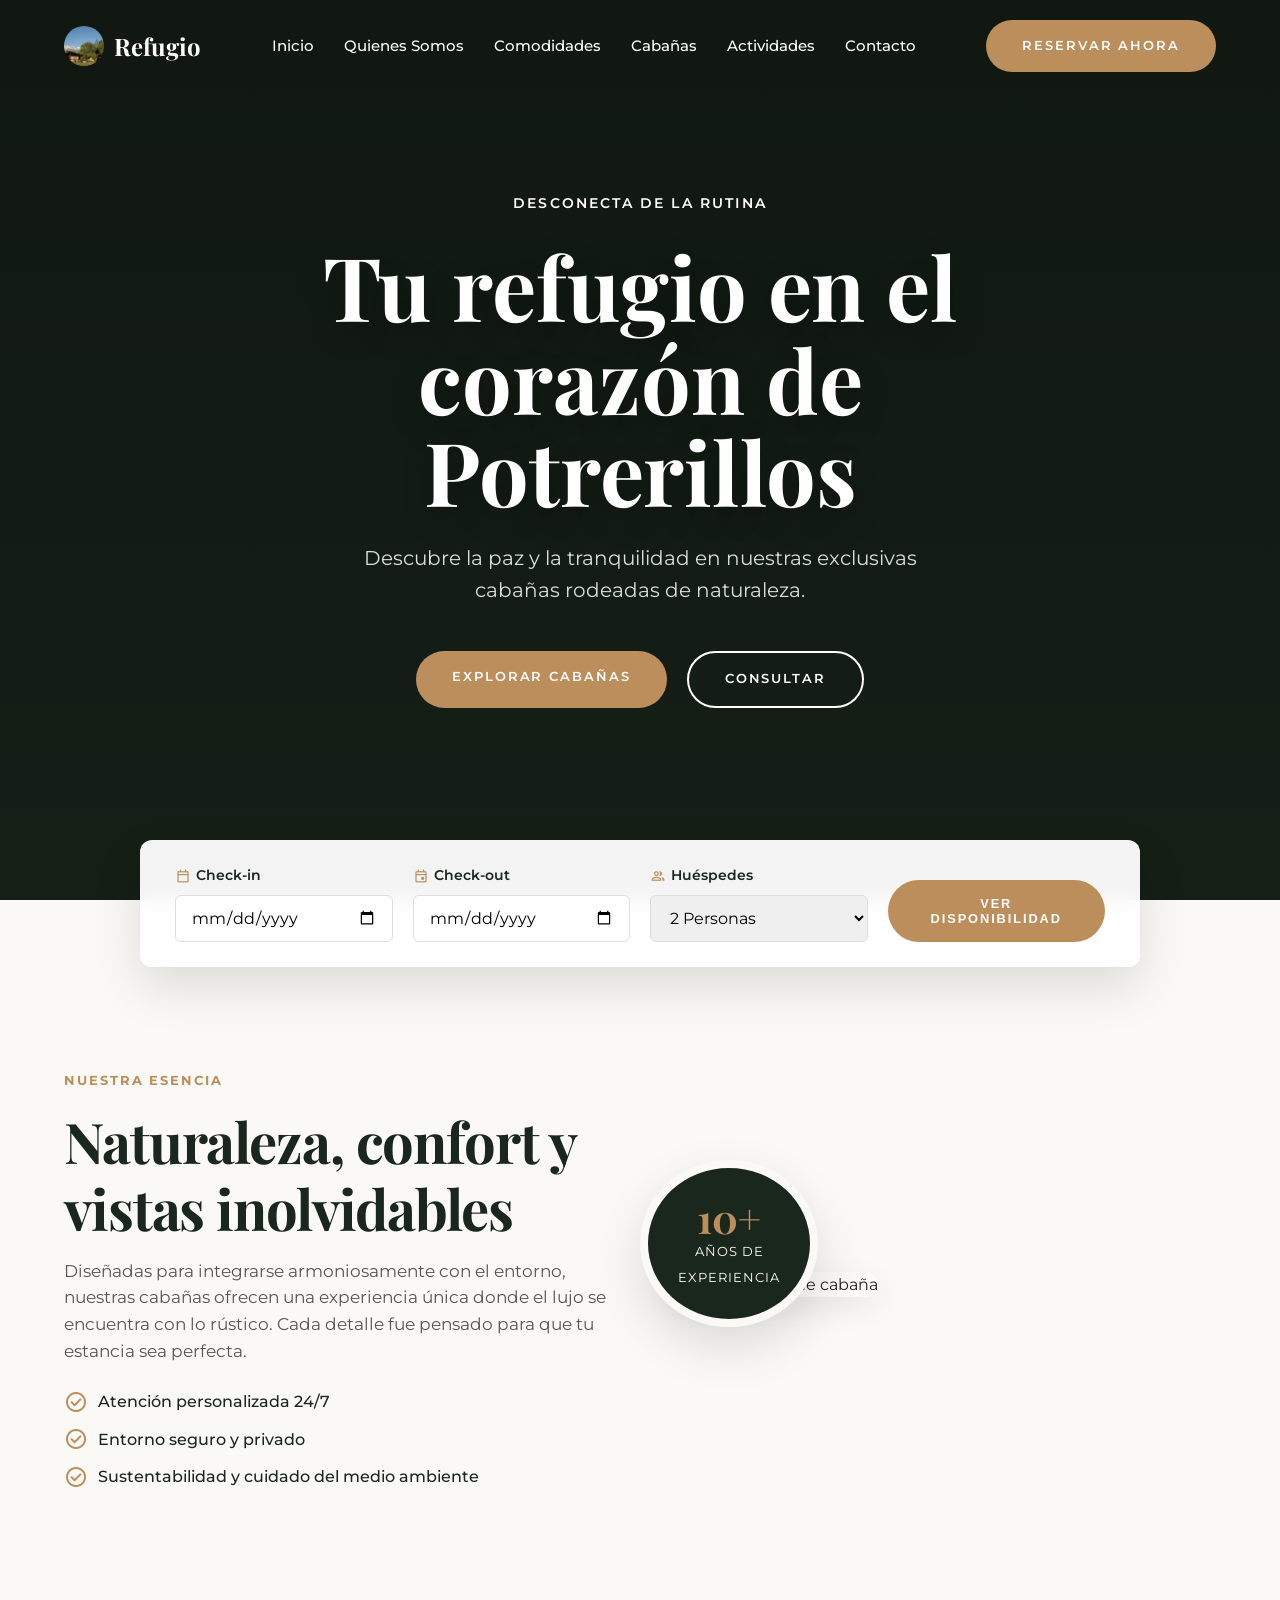
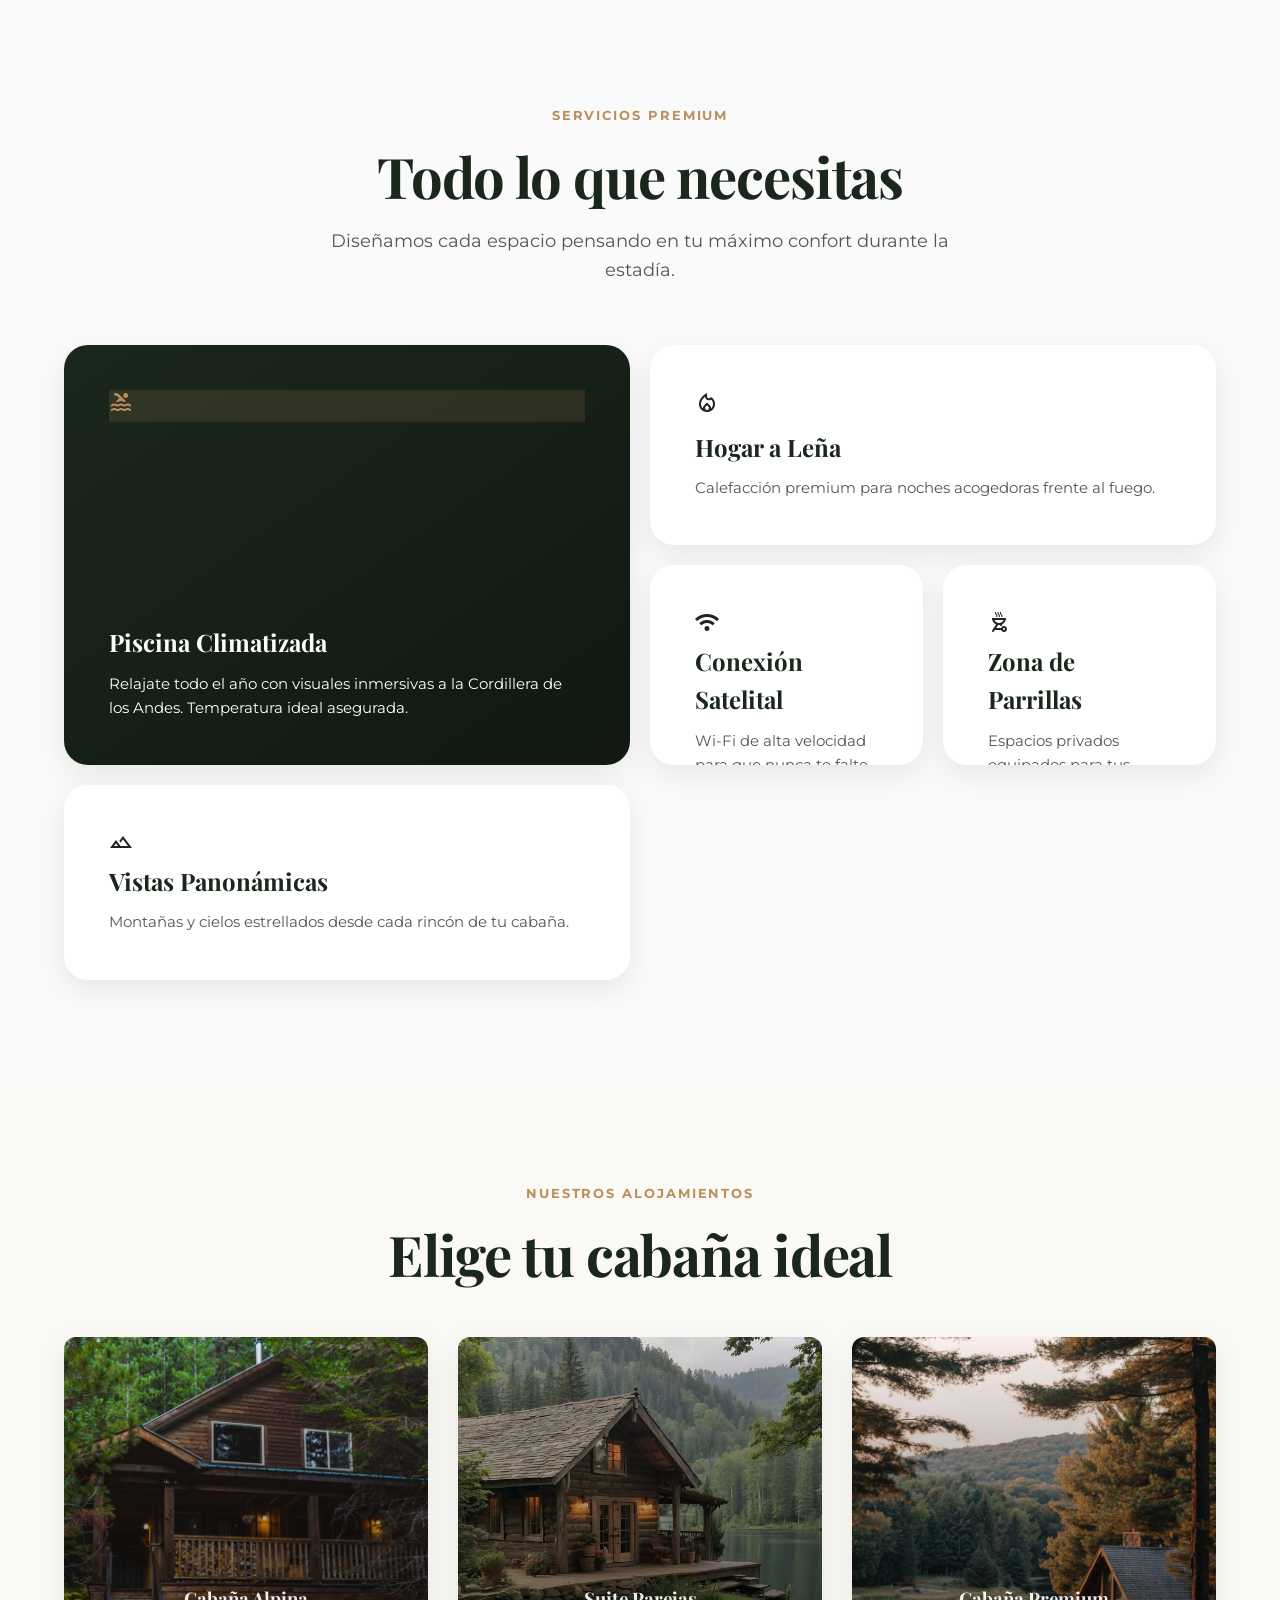
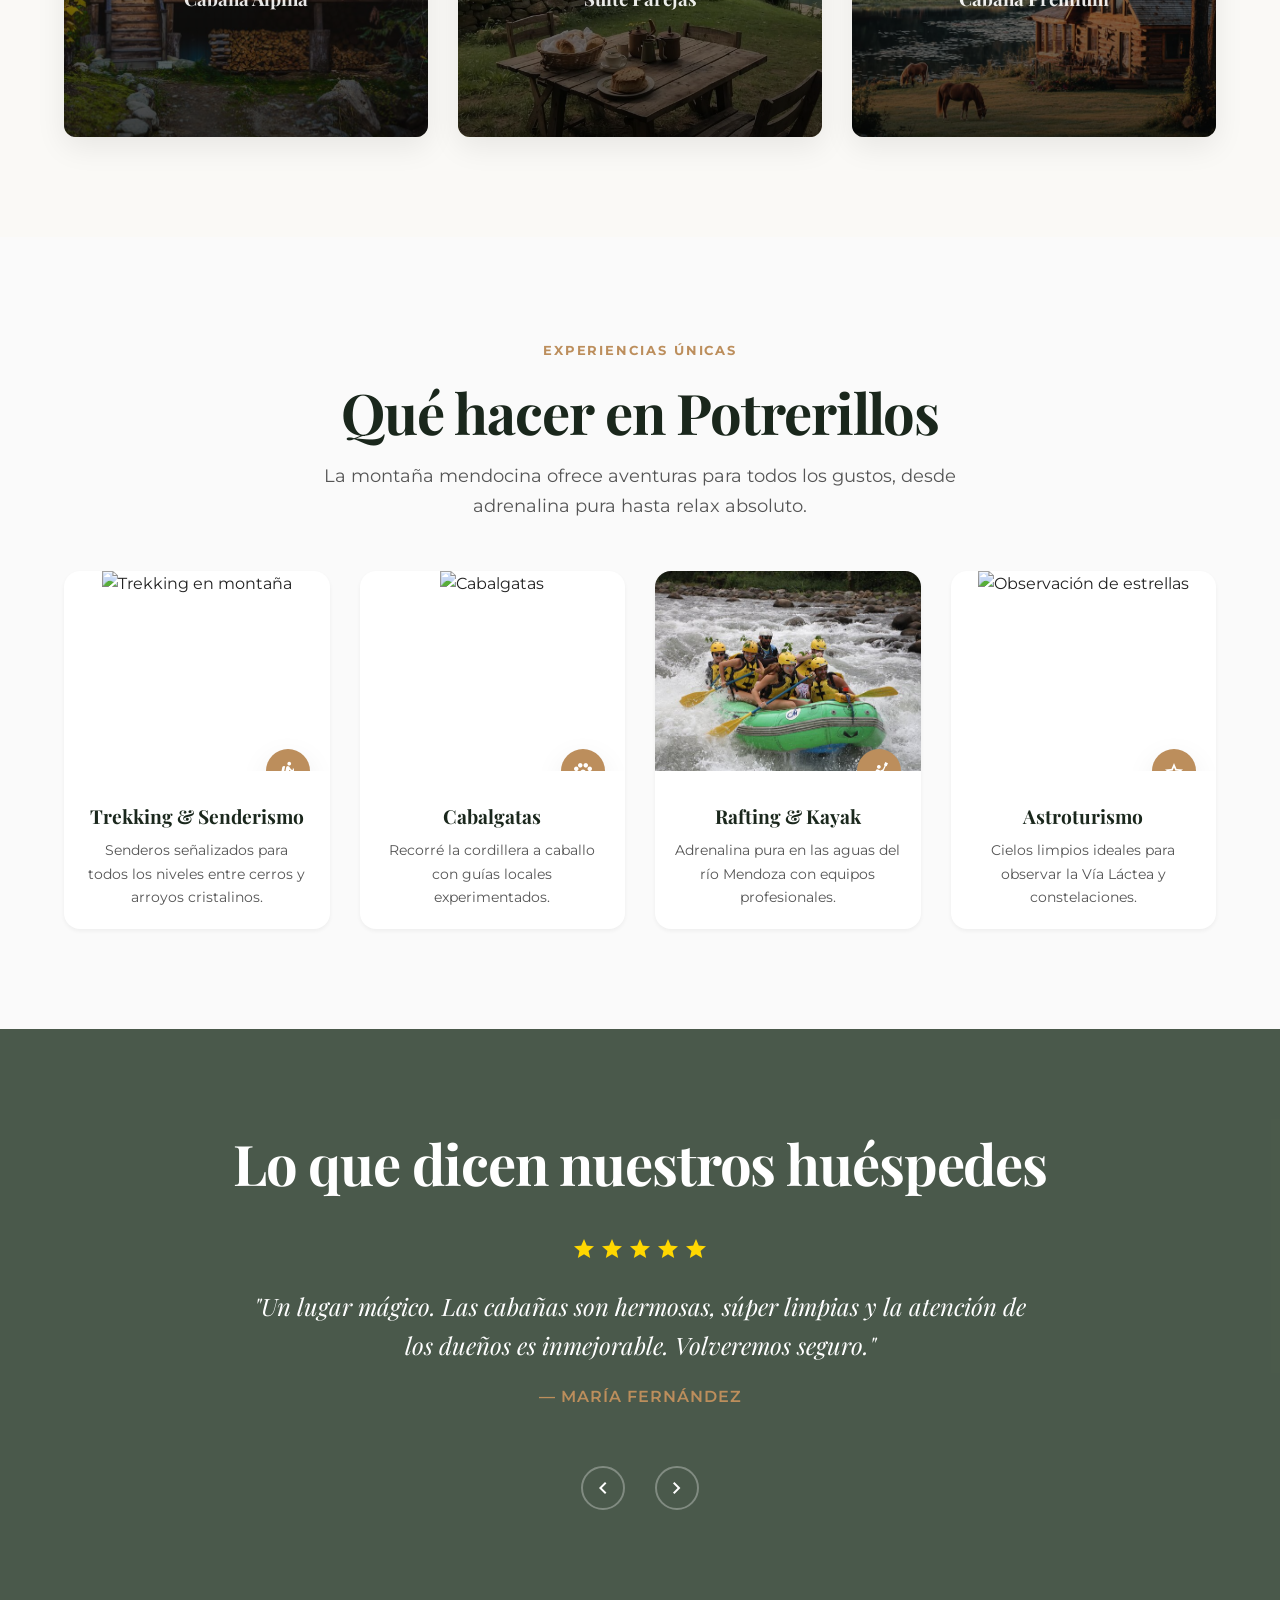
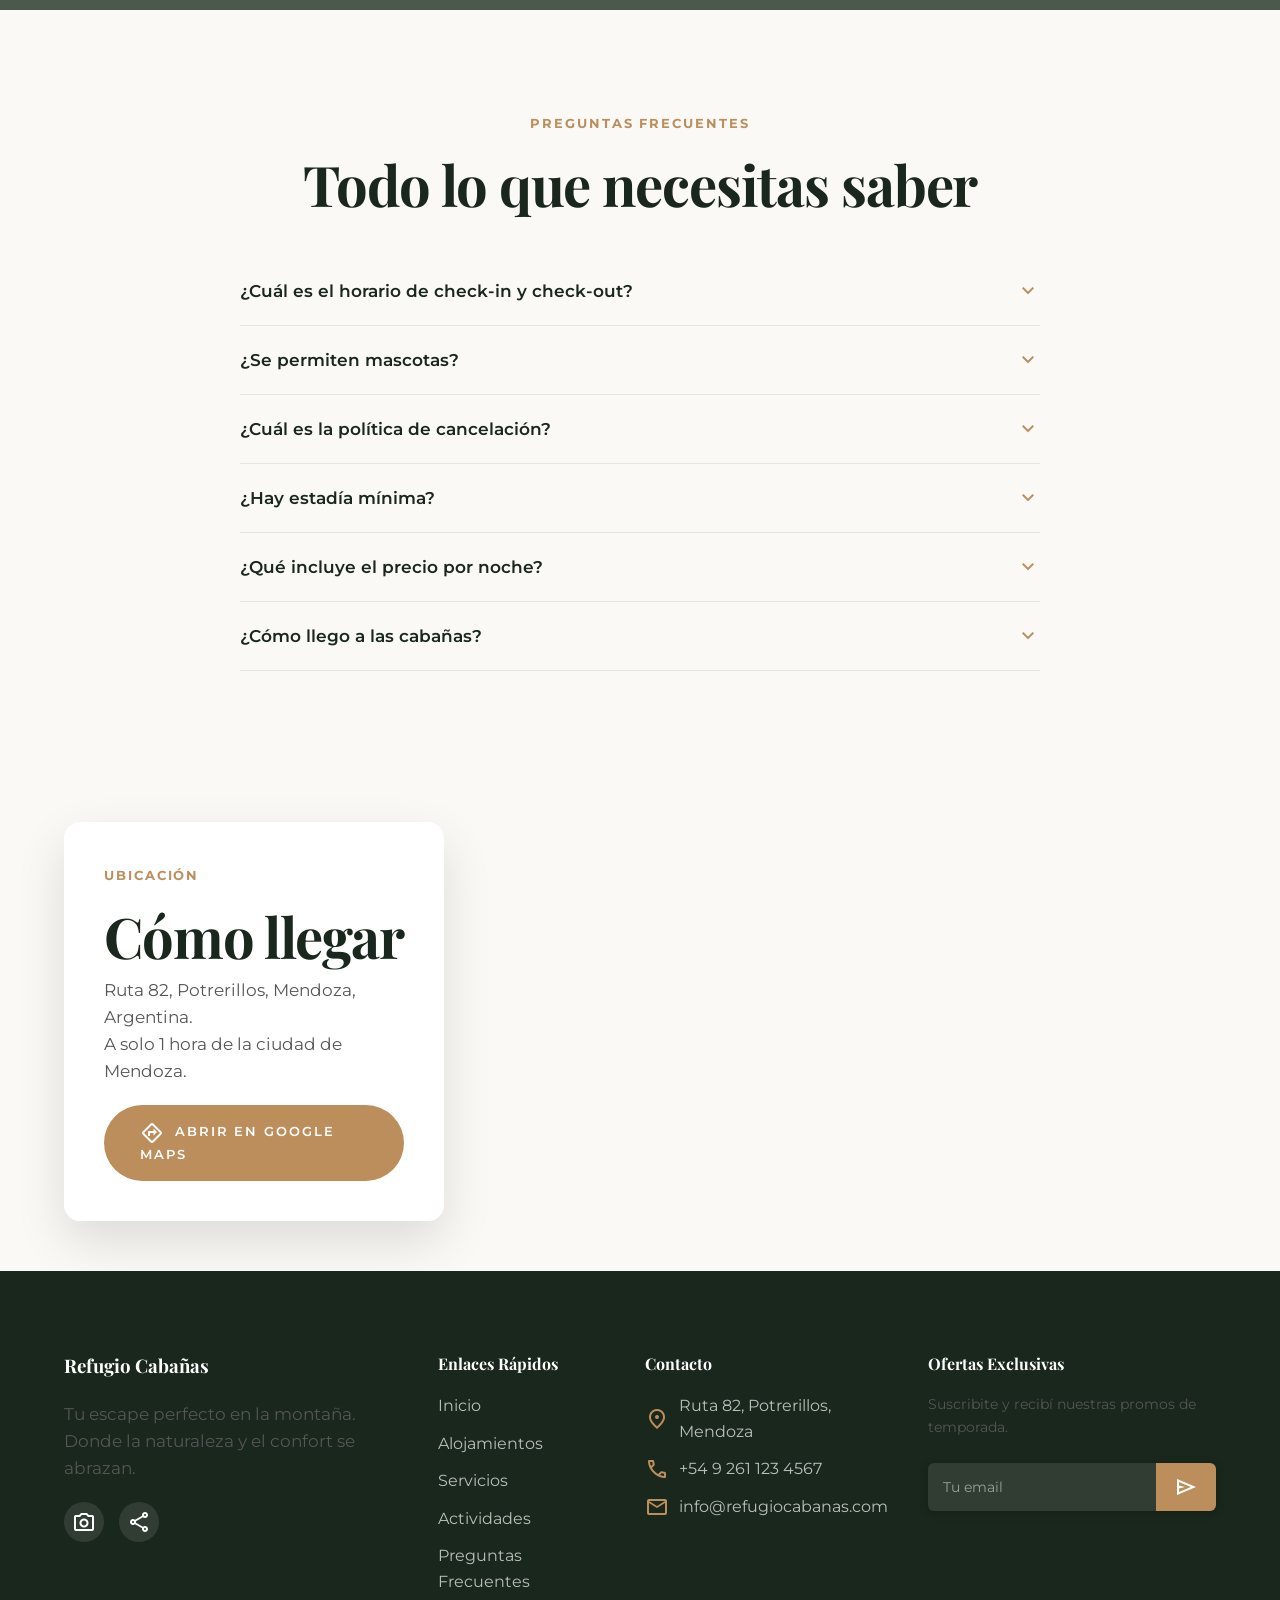
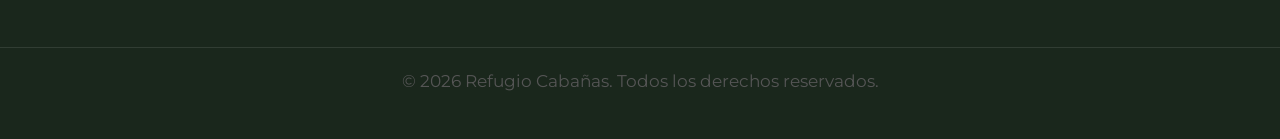
==== commit bfa4aa26: "Actualizacion" ====
--- a/index.html
+++ b/index.html
@@ -20,10 +20,24 @@
     <link
         href="https://fonts.googleapis.com/css2?family=Montserrat:wght@300;400;500;600&family=Playfair+Display:ital,wght@0,400;0,600;0,700;1,400&display=swap"
         rel="stylesheet">
+    <!-- GSAP for High-End Animations -->
+    <script src="https://cdnjs.cloudflare.com/ajax/libs/gsap/3.12.5/gsap.min.js"></script>
+    <script src="https://cdnjs.cloudflare.com/ajax/libs/gsap/3.12.5/ScrollTrigger.min.js"></script>
+    
+    <!-- Preload Hero Image for Mobile -->
+    <link rel="preload" as="image"
+        href="https://images.unsplash.com/photo-1449844908441-8829872d2607?auto=format&fit=crop&q=60&w=800"
+        media="(max-width: 768px)">
     <!-- Material Symbols -->
-    <link rel="stylesheet"
-        href="https://fonts.googleapis.com/css2?family=Material+Symbols+Outlined:opsz,wght,FILL,GRAD@24,400,0..1,0" />
-    <link rel="stylesheet" href="style.css">
+    <link rel="stylesheet" href="https://fonts.googleapis.com/css2?family=Material+Symbols+Outlined:opsz,wght,FILL,GRAD@24,400,0..1,0" />
+
+    <!-- Flatpickr (Premium Calendar) -->
+    <link rel="stylesheet" href="https://cdn.jsdelivr.net/npm/flatpickr/dist/flatpickr.min.css">
+    <link rel="stylesheet" href="https://npmcdn.com/flatpickr/dist/themes/material_green.css">
+
+    <!-- Main CSS -->
+    <link rel="stylesheet" href="style.css?v=2.1">
+
     <link rel="icon" href="img/cabaña.jpeg" type="image/jpeg">
 </head>
 
@@ -53,12 +67,20 @@
 
     <!-- Hero Section -->
     <header id="inicio" class="hero">
+        <div class="video-container">
+            <video autoplay muted loop playsinline class="hero-video" id="hero-video" poster="https://images.unsplash.com/photo-1449844908441-8829872d2607?auto=format&fit=crop&q=80&w=1920">
+                <source src="https://assets.mixkit.co/videos/preview/mixkit-beautiful-aerial-view-of-a-mountain-landscape-at-sunset-41221-large.mp4" type="video/mp4">
+            </video>
+        </div>
         <div class="hero-overlay"></div>
-        <div class="hero-content fade-in-up">
+        <div class="hero-content">
             <span class="hero-subtitle">Desconecta de la rutina</span>
-            <h1>Tu refugio en el corazón de Potrerillos</h1>
-            <p>Descubre la paz y la tranquilidad en nuestras exclusivas cabañas rodeadas de naturaleza.</p>
-            <a href="#cabanas" class="btn-outline">Explorar Cabañas</a>
+            <h1 class="split-text">Tu refugio en el corazón de Potrerillos</h1>
+            <p class="hero-desc">Descubre la paz y la tranquilidad en nuestras exclusivas cabañas rodeadas de naturaleza.</p>
+            <div class="hero-btns">
+                <a href="#cabanas" class="btn-primary">Explorar Cabañas</a>
+                <a href="#contacto" class="btn-outline">Consultar</a>
+            </div>
         </div>
         <div class="scroll-indicator">
             <span class="material-symbols-outlined">expand_more</span>
@@ -123,51 +145,60 @@
         </div>
     </section>
 
-    <!-- Amenities -->
+    <!-- Amenities (Bento Grid) -->
     <section id="comodidades" class="amenities-section section-padding bg-light">
-        <div class="container text-center">
-            <span class="section-subtitle">Servicios Premium</span>
-            <h2>Todo lo que necesitas</h2>
-            <div class="amenities-grid">
-                <div class="amenity-card fade-in-up" style="transition-delay: 0.05s;">
-                    <div class="icon-wrapper"><span class="material-symbols-outlined">pool</span></div>
-                    <h3>Piscina Climatizada</h3>
-                    <p>Relajate todo el año con vistas a la montaña.</p>
-                </div>
-                <div class="amenity-card fade-in-up" style="transition-delay: 0.1s;">
-                    <div class="icon-wrapper"><span class="material-symbols-outlined">wifi</span></div>
-                    <h3>Wi-Fi de Alta Velocidad</h3>
-                    <p>Conexión satelital para que no te falte nada.</p>
-                </div>
-                <div class="amenity-card fade-in-up" style="transition-delay: 0.15s;">
-                    <div class="icon-wrapper"><span class="material-symbols-outlined">outdoor_grill</span></div>
-                    <h3>Zona de Parrillas</h3>
-                    <p>Espacios privados equipados para tus asados.</p>
-                </div>
-                <div class="amenity-card fade-in-up" style="transition-delay: 0.2s;">
-                    <div class="icon-wrapper"><span class="material-symbols-outlined">local_fire_department</span></div>
-                    <h3>Hogar a Leña</h3>
-                    <p>Calefacción premium para noches acogedoras.</p>
-                </div>
-                <div class="amenity-card fade-in-up" style="transition-delay: 0.25s;">
-                    <div class="icon-wrapper"><span class="material-symbols-outlined">local_parking</span></div>
-                    <h3>Estacionamiento Privado</h3>
-                    <p>Cochera techada y segura para tu vehículo.</p>
-                </div>
-                <div class="amenity-card fade-in-up" style="transition-delay: 0.3s;">
-                    <div class="icon-wrapper"><span class="material-symbols-outlined">landscape</span></div>
-                    <h3>Vistas Panorámicas</h3>
-                    <p>Montañas y cielos estrellados desde tu ventana.</p>
-                </div>
-                <div class="amenity-card fade-in-up" style="transition-delay: 0.35s;">
-                    <div class="icon-wrapper"><span class="material-symbols-outlined">bed</span></div>
-                    <h3>Ropa de Cama Premium</h3>
-                    <p>Sábanas de algodón egipcio y edredones de pluma.</p>
-                </div>
-                <div class="amenity-card fade-in-up" style="transition-delay: 0.4s;">
-                    <div class="icon-wrapper"><span class="material-symbols-outlined">restaurant</span></div>
-                    <h3>Desayuno Regional</h3>
-                    <p>Productos artesanales de la zona cada mañana.</p>
+        <div class="container">
+            <div class="text-center mb-60">
+                <span class="section-subtitle">Servicios Premium</span>
+                <h2>Todo lo que necesitas</h2>
+                <p class="section-description">Diseñamos cada espacio pensando en tu máximo confort durante la estadía.</p>
+            </div>
+            
+            <div class="bento-grid">
+                <div class="bento-item item-large">
+                    <div class="bento-card">
+                        <div class="icon-wrapper"><span class="material-symbols-outlined">pool</span></div>
+                        <div class="bento-content">
+                            <h3>Piscina Climatizada</h3>
+                            <p>Relajate todo el año con visuales inmersivas a la Cordillera de los Andes. Temperatura ideal asegurada.</p>
+                        </div>
+                    </div>
+                </div>
+                <div class="bento-item item-medium">
+                    <div class="bento-card">
+                        <div class="icon-wrapper"><span class="material-symbols-outlined">local_fire_department</span></div>
+                        <div class="bento-content">
+                            <h3>Hogar a Leña</h3>
+                            <p>Calefacción premium para noches acogedoras frente al fuego.</p>
+                        </div>
+                    </div>
+                </div>
+                <div class="bento-item item-small">
+                    <div class="bento-card">
+                        <div class="icon-wrapper"><span class="material-symbols-outlined">wifi</span></div>
+                        <div class="bento-content">
+                            <h3>Conexión Satelital</h3>
+                            <p>Wi-Fi de alta velocidad para que nunca te falte nada.</p>
+                        </div>
+                    </div>
+                </div>
+                <div class="bento-item item-small">
+                    <div class="bento-card">
+                        <div class="icon-wrapper"><span class="material-symbols-outlined">outdoor_grill</span></div>
+                        <div class="bento-content">
+                            <h3>Zona de Parrillas</h3>
+                            <p>Espacios privados equipados para tus asados.</p>
+                        </div>
+                    </div>
+                </div>
+                <div class="bento-item item-medium">
+                    <div class="bento-card">
+                        <div class="icon-wrapper"><span class="material-symbols-outlined">landscape</span></div>
+                        <div class="bento-content">
+                            <h3>Vistas Panonámicas</h3>
+                            <p>Montañas y cielos estrellados desde cada rincón de tu cabaña.</p>
+                        </div>
+                    </div>
                 </div>
             </div>
         </div>
@@ -504,7 +535,16 @@
         <span class="material-symbols-outlined">keyboard_arrow_up</span>
     </button>
 
-    <script src="script.js"></script>
+    <!-- Flatpickr JS -->
+    <script src="https://cdn.jsdelivr.net/npm/flatpickr"></script>
+    <script src="https://npmcdn.com/flatpickr/dist/l10n/es.js"></script>
+
+    <!-- Flatpickr JS -->
+    <script src="https://cdn.jsdelivr.net/npm/flatpickr"></script>
+    <script src="https://npmcdn.com/flatpickr/dist/l10n/es.js"></script>
+
+    <!-- Main JS (Module) -->
+    <script type="module" src="script.js?v=2.2"></script>
 </body>
 
 </html>
--- a/style.css
+++ b/style.css
@@ -1,25 +1,30 @@
 /* Custom Properties */
 :root {
-    --primary: #2C3E2D;
-    /* Forest Green */
-    --primary-light: #3A513B;
-    --accent: #D4A373;
-    /* Wood color */
-    --accent-hover: #b88655;
+    --primary: #1a271c; /* Deep Forest */
+    --primary-light: #2d4530;
+    --accent: #bc8e5c;  /* Muted Gold */
+    --accent-hover: #a67a4d;
     --bg-light: #FAFAFA;
-    --bg-crema: #F4F1EA;
-    --text-main: #333333;
-    --text-muted: #666666;
+    --bg-crema: #FAF9F6; /* Off-White/Sand */
+    --text-main: #222222;
+    --text-muted: #555555;
     --white: #FFFFFF;
 
     --font-heading: 'Playfair Display', serif;
     --font-body: 'Montserrat', sans-serif;
 
-    --shadow-sm: 0 4px 6px rgba(0, 0, 0, 0.05);
-    --shadow-md: 0 10px 30px rgba(0, 0, 0, 0.1);
-    --shadow-lg: 0 20px 40px rgba(0, 0, 0, 0.15);
-
-    --transition: all 0.3s cubic-bezier(0.4, 0, 0.2, 1);
+    --shadow-sm: 0 2px 4px rgba(0, 0, 0, 0.05);
+    --shadow-md: 0 10px 30px rgba(0, 0, 0, 0.08);
+    --shadow-lg: 0 20px 50px rgba(0, 0, 0, 0.12);
+
+    --transition: all 0.4s cubic-bezier(0.16, 1, 0.3, 1);
+    --ls-tight: -0.02em;
+    --ls-wide: 0.15em;
+}
+
+body {
+    -webkit-font-smoothing: antialiased;
+    -moz-osx-font-smoothing: grayscale;
 }
 
 * {
@@ -51,28 +56,41 @@
 }
 
 h2 {
-    font-size: 2.5rem;
+    font-size: clamp(2rem, 5vw, 3.5rem);
+    line-height: 1.2;
+    letter-spacing: var(--ls-tight);
 }
 
 p {
-    margin-bottom: 1rem;
+    margin-bottom: 1.5rem;
     color: var(--text-muted);
+    font-size: 1.05rem;
+    font-weight: 400;
 }
 
 .section-subtitle {
     display: inline-block;
     color: var(--accent);
     text-transform: uppercase;
-    letter-spacing: 2px;
-    font-weight: 600;
-    font-size: 0.85rem;
-    margin-bottom: 0.5rem;
+    letter-spacing: var(--ls-wide);
+    font-weight: 700;
+    font-size: 0.8rem;
+    margin-bottom: 1rem;
+}
+
+.gsap-reveal,
+.bento-item,
+.gallery-item,
+.testimonial,
+section .text-center {
+    opacity: 1; /* Restore visibility */
 }
 
 .section-description {
     max-width: 650px;
-    margin: 0 auto 1rem auto;
-    font-size: 1.05rem;
+    margin: 0 auto 1.5rem auto;
+    font-size: 1.1rem;
+    line-height: 1.7;
 }
 
 .text-center {
@@ -92,13 +110,13 @@
 .btn-outline,
 .btn-sm {
     display: inline-block;
-    padding: 12px 28px;
-    border-radius: 4px;
+    padding: 16px 36px;
+    border-radius: 100px;
     text-decoration: none;
     font-weight: 600;
     text-transform: uppercase;
-    letter-spacing: 1px;
-    font-size: 0.9rem;
+    letter-spacing: var(--ls-wide);
+    font-size: 0.8rem;
     transition: var(--transition);
     cursor: pointer;
     border: none;
@@ -249,51 +267,77 @@
     align-items: center;
     justify-content: center;
     text-align: center;
-    background: url('https://images.unsplash.com/photo-1449844908441-8829872d2607?auto=format&fit=crop&q=80&w=2070') center/cover no-repeat;
-    background-attachment: fixed;
-}
-
-.hero-overlay {
+    background-color: var(--primary);
+    overflow: hidden;
+}
+
+.video-container {
     position: absolute;
     top: 0;
     left: 0;
     width: 100%;
     height: 100%;
-    background: linear-gradient(to bottom, rgba(0, 0, 0, 0.6), rgba(0, 0, 0, 0.3));
+    z-index: 0;
+}
+
+.hero-video {
+    width: 100%;
+    height: 100%;
+    object-fit: cover;
+    filter: brightness(0.7);
+}
+
+.hero-overlay {
+    position: absolute;
+    inset: 0;
+    background: linear-gradient(to bottom, rgba(0, 0, 0, 0.4), rgba(0, 0, 0, 0.2));
+    z-index: 1;
 }
 
 .hero-content {
     position: relative;
-    z-index: 1;
-    color: var(--white);
-    max-width: 800px;
+    z-index: 2;
+    color: var(--white);
+    max-width: 900px;
     padding: 0 20px;
 }
 
 .hero-subtitle {
     display: block;
-    font-family: var(--font-body);
-    font-size: 1.2rem;
-    letter-spacing: 3px;
+    font-size: 0.9rem;
+    letter-spacing: var(--ls-wide);
     text-transform: uppercase;
-    margin-bottom: 15px;
-    animation: fadeInDown 1s ease;
+    margin-bottom: 25px;
+    font-weight: 600;
 }
 
 .hero-content h1 {
     color: var(--white);
-    font-size: 4.5rem;
-    margin-bottom: 20px;
-    line-height: 1.1;
-    text-shadow: 0 4px 10px rgba(0, 0, 0, 0.3);
-}
-
-.hero-content p {
-    color: rgba(255, 255, 255, 0.9);
-    font-size: 1.2rem;
-    margin-bottom: 30px;
-}
-
+    font-size: clamp(2.5rem, 8vw, 5.5rem);
+    margin-bottom: 25px;
+    line-height: 1.05;
+    font-weight: 700;
+    text-shadow: 0 10px 30px rgba(0,0,0,0.3);
+}
+
+.hero-desc {
+    font-size: 1.25rem;
+    margin-bottom: 45px;
+    color: rgba(255, 255, 255, 0.85);
+    max-width: 600px;
+    margin-left: auto;
+    margin-right: auto;
+    font-weight: 400;
+}
+
+.hero-btns {
+    display: flex;
+    gap: 20px;
+    justify-content: center;
+}
+
+
+/* Scroll Indicator */
 .scroll-indicator {
     position: absolute;
     bottom: 30px;
@@ -302,6 +346,7 @@
     color: var(--white);
     z-index: 10;
     animation: bounce 2s infinite;
+    cursor: pointer;
 }
 
 /* Booking Bar */
@@ -430,49 +475,74 @@
     letter-spacing: 1px;
 }
 
-/* Amenities Element */
-.amenities-grid {
+/* Amenities (Bento Grid) */
+.mb-60 { margin-bottom: 60px; }
+
+.bento-grid {
     display: grid;
-    grid-template-columns: repeat(auto-fit, minmax(220px, 1fr));
-    gap: 30px;
-    margin-top: 50px;
-}
-
-.amenity-card {
+    grid-template-columns: repeat(4, 1fr);
+    grid-template-rows: repeat(2, 200px);
+    gap: 20px;
+}
+
+.bento-item {
+    border-radius: 24px;
+    overflow: hidden;
     background: var(--white);
-    padding: 40px 20px;
-    border-radius: 12px;
-    box-shadow: var(--shadow-sm);
-    transition: var(--transition);
-    border-bottom: 4px solid transparent;
-}
-
-.amenity-card:hover {
-    transform: translateY(-10px);
     box-shadow: var(--shadow-md);
-    border-bottom-color: var(--accent);
-}
-
-.icon-wrapper {
-    width: 70px;
-    height: 70px;
-    background: rgba(212, 163, 115, 0.1);
+    transition: var(--transition);
+}
+
+.bento-item:hover {
+    transform: translateY(-8px);
+    box-shadow: var(--shadow-lg);
+}
+
+.item-large { grid-column: span 2; grid-row: span 2; }
+.item-medium { grid-column: span 2; grid-row: span 1; }
+.item-small { grid-column: span 1; grid-row: span 1; }
+
+.bento-card {
+    height: 100%;
+    padding: 45px;
+    display: flex;
+    flex-direction: column;
+    justify-content: space-between;
+}
+
+.item-large .bento-card {
+    background: linear-gradient(145deg, var(--primary) 0%, #101811 100%);
+    color: var(--white);
+}
+
+.item-large .bento-card h3, 
+.item-large .bento-card p {
+    color: var(--white);
+}
+
+.item-large .icon-wrapper {
+    background: rgba(188, 142, 92, 0.15); /* Muted gold alpha */
     color: var(--accent);
-    border-radius: 50%;
-    display: flex;
-    align-items: center;
-    justify-content: center;
-    margin: 0 auto 20px auto;
-    transition: var(--transition);
-}
-
-.icon-wrapper span {
-    font-size: 32px;
-}
-
-.amenity-card:hover .icon-wrapper {
-    background: var(--accent);
-    color: var(--white);
+}
+
+.bento-content h3 {
+    margin-bottom: 10px;
+    font-size: 1.5rem;
+}
+
+.bento-content p {
+    font-size: 0.95rem;
+    margin-bottom: 0;
+}
+
+@media (max-width: 992px) {
+    .bento-grid {
+        grid-template-columns: repeat(2, 1fr);
+        grid-template-rows: auto;
+    }
+    .item-large, .item-medium, .item-small {
+        grid-column: span 2;
+    }
 }
 
 /* Gallery / Cabins */
@@ -1183,29 +1253,8 @@
     }
 }
 
-/* Scroll Animation Classes */
-.fade-in-up {
-    opacity: 0;
-    transform: translateY(40px);
-    transition: opacity 0.8s ease, transform 0.8s ease;
-}
-
-.slide-in-left {
-    opacity: 0;
-    transform: translateX(-40px);
-    transition: opacity 0.8s ease, transform 0.8s ease;
-}
-
-.slide-in-right {
-    opacity: 0;
-    transform: translateX(40px);
-    transition: opacity 0.8s ease, transform 0.8s ease;
-}
-
-.is-visible {
-    opacity: 1;
-    transform: translate(0);
-}
+/* Animations handled by GSAP */
+
 
 /* ================================
    Responsive Design
